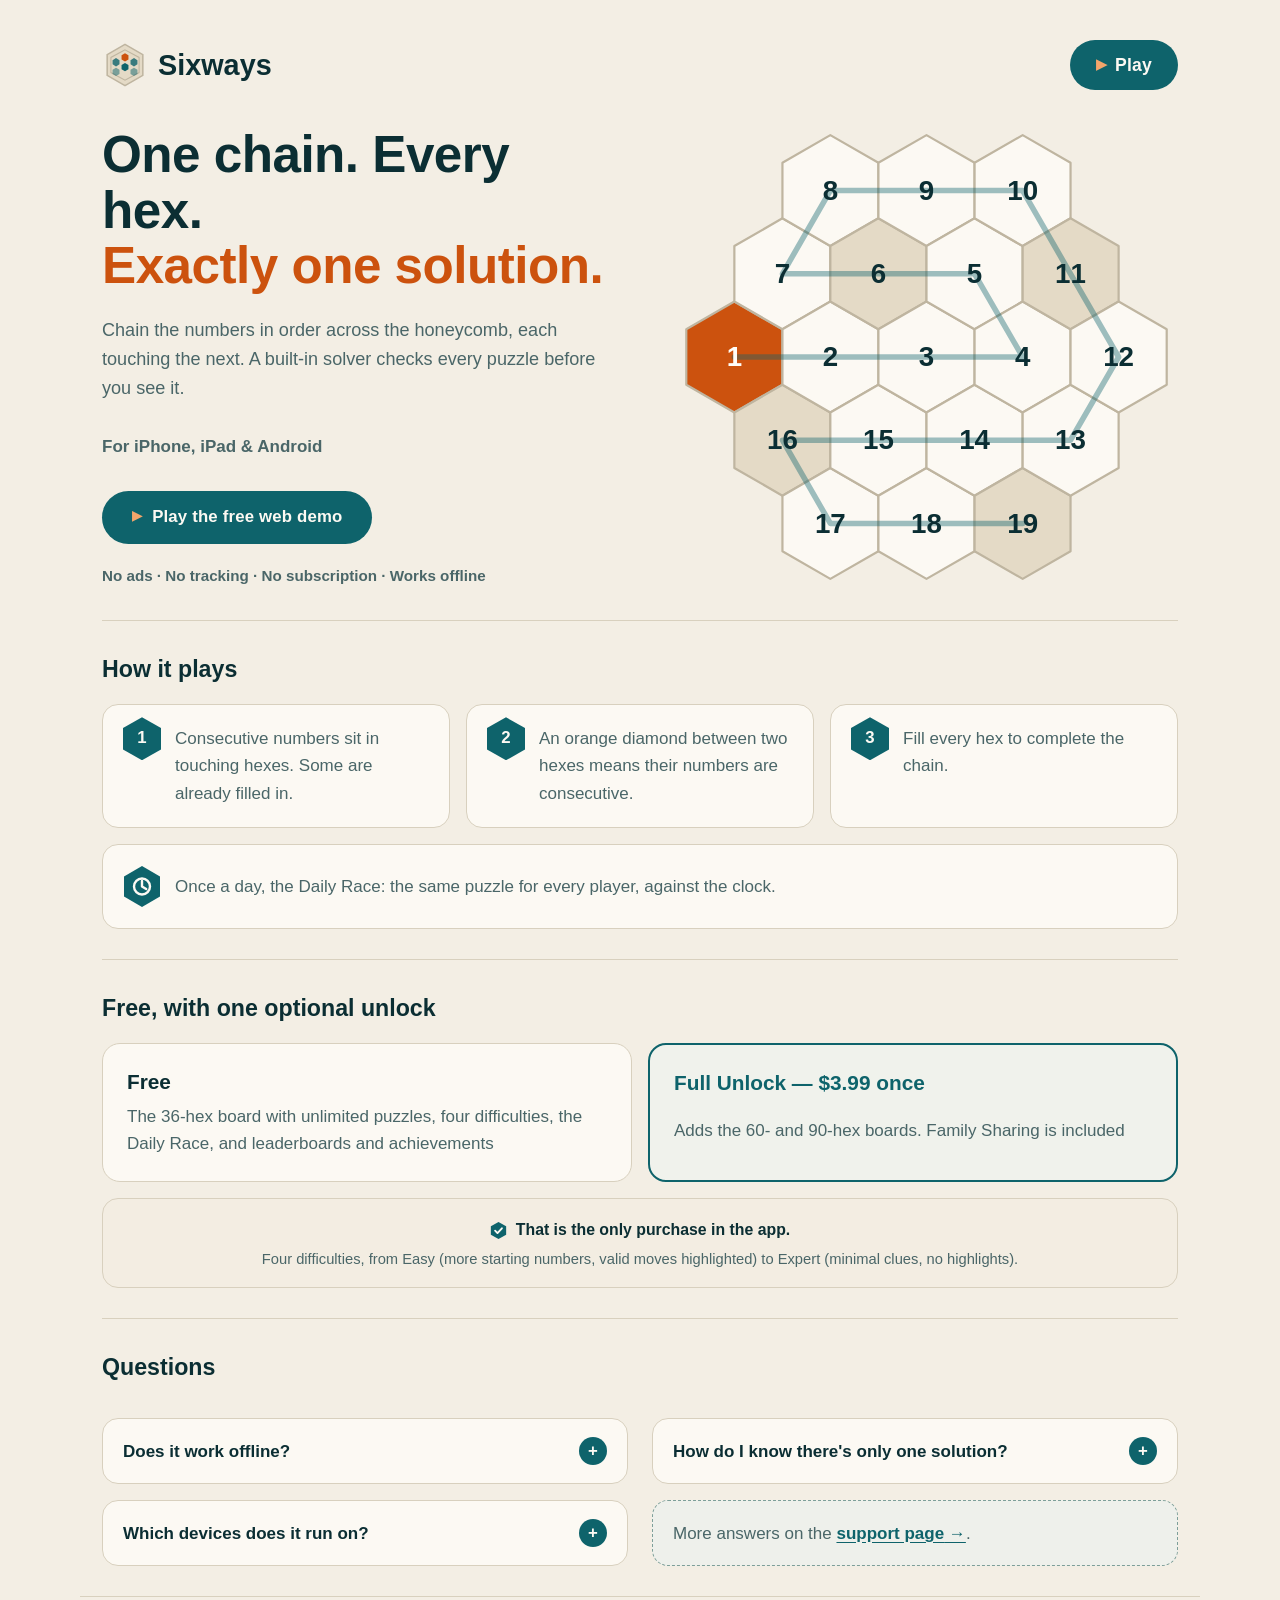
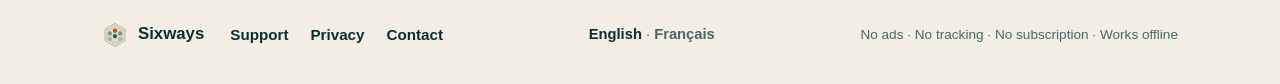
==== index.html @ f5c94989 "Platform-neutral texts for Apple + Android + web, French quality sweep (Mistral-checked)" ====
<!DOCTYPE html>
<html lang="en">
<head>
<meta charset="utf-8">
<meta name="viewport" content="width=device-width, initial-scale=1">
<title>Sixways — Hex Number-Path Puzzle Game</title>
<meta name="description" content="Sixways is a hex number-path logic puzzle: chain the numbers across the honeycomb — every board has exactly one solution. Play the free demo and daily puzzle.">
<link rel="canonical" href="https://sixways.app/">
<link rel="alternate" hreflang="en" href="https://sixways.app/">
<link rel="alternate" hreflang="fr" href="https://sixways.app/fr/">
<link rel="alternate" hreflang="x-default" href="https://sixways.app/">
<meta property="og:type" content="website">
<meta property="og:site_name" content="Sixways">
<meta property="og:title" content="Sixways — Hex Number-Path Puzzle Game">
<meta property="og:description" content="Sixways is a hex number-path logic puzzle: chain the numbers across the honeycomb — every board has exactly one solution. Play the free demo and daily puzzle.">
<meta property="og:url" content="https://sixways.app/">
<meta property="og:locale" content="en_US">
<meta property="og:locale:alternate" content="fr_FR">
<meta name="twitter:card" content="summary">
<meta name="twitter:title" content="Sixways — Hex Number-Path Puzzle Game">
<meta name="twitter:description" content="Sixways is a hex number-path logic puzzle: chain the numbers across the honeycomb — every board has exactly one solution. Play the free demo and daily puzzle.">
<meta name="theme-color" content="#F3EEE4">
<meta name="theme-color" media="(prefers-color-scheme: dark)" content="#0B2226">
<link rel="icon" href="data:image/svg+xml,%3Csvg%20xmlns%3D%22http%3A%2F%2Fwww.w3.org%2F2000%2Fsvg%22%20viewBox%3D%220%200%2048%2048%22%3E%3Cpolygon%20points%3D%2224%2C2.5%2042.6%2C13.25%2042.6%2C34.75%2024%2C45.5%205.4%2C34.75%205.4%2C13.25%22%20fill%3D%22%23E4DAC6%22%20stroke%3D%22%23BFB5A0%22%20stroke-width%3D%221.6%22%2F%3E%3Cpolygon%20points%3D%2224%2C8.2%2038.7%2C16.1%2038.7%2C31.9%2024%2C39.8%209.3%2C31.9%209.3%2C16.1%22%20fill%3D%22none%22%20stroke%3D%22%23BFB5A0%22%20stroke-width%3D%221.1%22%2F%3E%3Cg%20transform%3D%22translate%289.6%209.6%29%20scale%280.72%29%22%3E%3Cg%20fill%3D%22%230E636B%22%3E%3Cpolygon%20points%3D%2220%2C3%2025%2C6%2025%2C12%2020%2C15%2015%2C12%2015%2C6%22%20fill%3D%22%23CC520E%22%2F%3E%3Cpolygon%20points%3D%2220%2C17%2025%2C20%2025%2C26%2020%2C29%2015%2C26%2015%2C20%22%2F%3E%3Cpolygon%20points%3D%227%2C10%2012%2C13%2012%2C19%207%2C22%202%2C19%202%2C13%22%20opacity%3D%22.55%22%2F%3E%3Cpolygon%20points%3D%2233%2C10%2038%2C13%2038%2C19%2033%2C22%2028%2C19%2028%2C13%22%20opacity%3D%22.55%22%2F%3E%3Cpolygon%20points%3D%227%2C24%2012%2C27%2012%2C33%207%2C36%202%2C33%202%2C27%22%20opacity%3D%22.3%22%2F%3E%3Cpolygon%20points%3D%2233%2C24%2038%2C27%2038%2C33%2033%2C36%2028%2C33%2028%2C27%22%20opacity%3D%22.3%22%2F%3E%3C%2Fg%3E%3C%2Fg%3E%3C%2Fsvg%3E">
<script type="application/ld+json">
{
  "@context": "https://schema.org",
  "@graph": [
    {
      "@type": "MobileApplication",
      "name": "Sixways",
      "url": "https://sixways.app/",
      "description": "Sixways is a hex number-path logic puzzle for iPhone, iPad and Android: chain the numbers across the honeycomb so every board has exactly one solution. Free, with an optional one-time $3.99 full unlock that adds the larger boards. No ads, no tracking, no subscription. Works offline.",
      "operatingSystem": ["iOS", "Android"],
      "applicationCategory": "GameApplication",
      "inLanguage": ["en", "fr"],
      "offers": [
        { "@type": "Offer", "name": "Sixways (free)", "price": "0", "priceCurrency": "USD" },
        { "@type": "Offer", "name": "Sixways Full Unlock (one-time in-app purchase)", "price": "3.99", "priceCurrency": "USD" }
      ]
    },
    {
      "@type": "WebApplication",
      "name": "Sixways web demo",
      "url": "https://sixways.app/play/",
      "description": "Play the free Sixways demo in your browser: the hex number-path puzzle on 36-, 60- and 90-cell boards, with all four difficulties, unlimited puzzles and the daily puzzle race. No ads, no tracking.",
      "applicationCategory": "GameApplication",
      "browserRequirements": "Requires JavaScript",
      "inLanguage": ["en", "fr"],
      "offers": { "@type": "Offer", "price": "0", "priceCurrency": "USD" }
    }
  ]
}
</script>
<link rel="stylesheet" href="styles.css?v=11">
</head>
<body>
<header>
  <a class="brand" href="index.html" aria-label="Sixways home"><svg width="26" height="26" viewBox="0 0 48 48" aria-hidden="true"><polygon points="24,2.5 42.6,13.25 42.6,34.75 24,45.5 5.4,34.75 5.4,13.25" fill="#E4DAC6" stroke="#BFB5A0" stroke-width="1.6"/><polygon points="24,8.2 38.7,16.1 38.7,31.9 24,39.8 9.3,31.9 9.3,16.1" fill="none" stroke="#BFB5A0" stroke-width="1.1"/><g transform="translate(9.6 9.6) scale(0.72)"><g fill="#0E636B"><polygon points="20,3 25,6 25,12 20,15 15,12 15,6" fill="#CC520E"/><polygon points="20,17 25,20 25,26 20,29 15,26 15,20"/><polygon points="7,10 12,13 12,19 7,22 2,19 2,13" opacity=".55"/><polygon points="33,10 38,13 38,19 33,22 28,19 28,13" opacity=".55"/><polygon points="7,24 12,27 12,33 7,36 2,33 2,27" opacity=".3"/><polygon points="33,24 38,27 38,33 33,36 28,33 28,27" opacity=".3"/></g></g></svg><span>Sixways</span></a>
  <nav aria-label="Main"><a class="nav-play" href="play/"><span class="tri" aria-hidden="true">▶</span>Play</a></nav>
</header>
<main>

  <section class="hero">
    <h1>One chain. Every hex.<br><span class="accent">Exactly one solution.</span></h1>
    <p class="lede">Chain the numbers in order across the honeycomb, each touching the next. A built-in solver checks every puzzle before you see it.</p>
    <div class="board"><svg viewBox="-136 -126 272 252" role="img" aria-label="A honeycomb of nineteen hexes with the numbers 1 to 19 chained in a single path">
<polygon points="-103.9,-30.0 -77.9,-15.0 -77.9,15.0 -103.9,30.0 -129.9,15.0 -129.9,-15.0" fill="#CC520E" stroke="#BFB5A0" stroke-width="1.2" stroke-linejoin="round"/>
<polygon points="-77.9,15.0 -52.0,30.0 -52.0,60.0 -77.9,75.0 -103.9,60.0 -103.9,30.0" fill="#E4DAC6" stroke="#BFB5A0" stroke-width="1.2" stroke-linejoin="round"/>
<polygon points="-52.0,60.0 -26.0,75.0 -26.0,105.0 -52.0,120.0 -77.9,105.0 -77.9,75.0" fill="#FCF9F3" stroke="#BFB5A0" stroke-width="1.2" stroke-linejoin="round"/>
<polygon points="-77.9,-75.0 -52.0,-60.0 -52.0,-30.0 -77.9,-15.0 -103.9,-30.0 -103.9,-60.0" fill="#FCF9F3" stroke="#BFB5A0" stroke-width="1.2" stroke-linejoin="round"/>
<polygon points="-52.0,-30.0 -26.0,-15.0 -26.0,15.0 -52.0,30.0 -77.9,15.0 -77.9,-15.0" fill="#FCF9F3" stroke="#BFB5A0" stroke-width="1.2" stroke-linejoin="round"/>
<polygon points="-26.0,15.0 0.0,30.0 0.0,60.0 -26.0,75.0 -52.0,60.0 -52.0,30.0" fill="#FCF9F3" stroke="#BFB5A0" stroke-width="1.2" stroke-linejoin="round"/>
<polygon points="0.0,60.0 26.0,75.0 26.0,105.0 0.0,120.0 -26.0,105.0 -26.0,75.0" fill="#FCF9F3" stroke="#BFB5A0" stroke-width="1.2" stroke-linejoin="round"/>
<polygon points="-52.0,-120.0 -26.0,-105.0 -26.0,-75.0 -52.0,-60.0 -77.9,-75.0 -77.9,-105.0" fill="#FCF9F3" stroke="#BFB5A0" stroke-width="1.2" stroke-linejoin="round"/>
<polygon points="-26.0,-75.0 0.0,-60.0 0.0,-30.0 -26.0,-15.0 -52.0,-30.0 -52.0,-60.0" fill="#E4DAC6" stroke="#BFB5A0" stroke-width="1.2" stroke-linejoin="round"/>
<polygon points="0.0,-30.0 26.0,-15.0 26.0,15.0 0.0,30.0 -26.0,15.0 -26.0,-15.0" fill="#FCF9F3" stroke="#BFB5A0" stroke-width="1.2" stroke-linejoin="round"/>
<polygon points="26.0,15.0 52.0,30.0 52.0,60.0 26.0,75.0 0.0,60.0 0.0,30.0" fill="#FCF9F3" stroke="#BFB5A0" stroke-width="1.2" stroke-linejoin="round"/>
<polygon points="52.0,60.0 77.9,75.0 77.9,105.0 52.0,120.0 26.0,105.0 26.0,75.0" fill="#E4DAC6" stroke="#BFB5A0" stroke-width="1.2" stroke-linejoin="round"/>
<polygon points="0.0,-120.0 26.0,-105.0 26.0,-75.0 0.0,-60.0 -26.0,-75.0 -26.0,-105.0" fill="#FCF9F3" stroke="#BFB5A0" stroke-width="1.2" stroke-linejoin="round"/>
<polygon points="26.0,-75.0 52.0,-60.0 52.0,-30.0 26.0,-15.0 0.0,-30.0 0.0,-60.0" fill="#FCF9F3" stroke="#BFB5A0" stroke-width="1.2" stroke-linejoin="round"/>
<polygon points="52.0,-30.0 77.9,-15.0 77.9,15.0 52.0,30.0 26.0,15.0 26.0,-15.0" fill="#FCF9F3" stroke="#BFB5A0" stroke-width="1.2" stroke-linejoin="round"/>
<polygon points="77.9,15.0 103.9,30.0 103.9,60.0 77.9,75.0 52.0,60.0 52.0,30.0" fill="#FCF9F3" stroke="#BFB5A0" stroke-width="1.2" stroke-linejoin="round"/>
<polygon points="52.0,-120.0 77.9,-105.0 77.9,-75.0 52.0,-60.0 26.0,-75.0 26.0,-105.0" fill="#FCF9F3" stroke="#BFB5A0" stroke-width="1.2" stroke-linejoin="round"/>
<polygon points="77.9,-75.0 103.9,-60.0 103.9,-30.0 77.9,-15.0 52.0,-30.0 52.0,-60.0" fill="#E4DAC6" stroke="#BFB5A0" stroke-width="1.2" stroke-linejoin="round"/>
<polygon points="103.9,-30.0 129.9,-15.0 129.9,15.0 103.9,30.0 77.9,15.0 77.9,-15.0" fill="#FCF9F3" stroke="#BFB5A0" stroke-width="1.2" stroke-linejoin="round"/>
<polyline points="-103.9,0.0 -52.0,0.0 0.0,0.0 52.0,0.0 26.0,-45.0 -26.0,-45.0 -77.9,-45.0 -52.0,-90.0 0.0,-90.0 52.0,-90.0 77.9,-45.0 103.9,0.0 77.9,45.0 26.0,45.0 -26.0,45.0 -77.9,45.0 -52.0,90.0 0.0,90.0 52.0,90.0" fill="none" stroke="#0E636B" stroke-width="3" stroke-linecap="round" stroke-linejoin="round" opacity="0.4"/>
<text x="-103.9" y="5.0" text-anchor="middle" font-size="15" font-weight="700" fill="#FFFDF9" font-family="ui-rounded,-apple-system,'SF Pro Rounded',sans-serif">1</text>
<text x="-77.9" y="50.0" text-anchor="middle" font-size="15" font-weight="700" fill="#0B2E33" font-family="ui-rounded,-apple-system,'SF Pro Rounded',sans-serif">16</text>
<text x="-52.0" y="95.0" text-anchor="middle" font-size="15" font-weight="700" fill="#0B2E33" font-family="ui-rounded,-apple-system,'SF Pro Rounded',sans-serif">17</text>
<text x="-77.9" y="-40.0" text-anchor="middle" font-size="15" font-weight="700" fill="#0B2E33" font-family="ui-rounded,-apple-system,'SF Pro Rounded',sans-serif">7</text>
<text x="-52.0" y="5.0" text-anchor="middle" font-size="15" font-weight="700" fill="#0B2E33" font-family="ui-rounded,-apple-system,'SF Pro Rounded',sans-serif">2</text>
<text x="-26.0" y="50.0" text-anchor="middle" font-size="15" font-weight="700" fill="#0B2E33" font-family="ui-rounded,-apple-system,'SF Pro Rounded',sans-serif">15</text>
<text x="0.0" y="95.0" text-anchor="middle" font-size="15" font-weight="700" fill="#0B2E33" font-family="ui-rounded,-apple-system,'SF Pro Rounded',sans-serif">18</text>
<text x="-52.0" y="-85.0" text-anchor="middle" font-size="15" font-weight="700" fill="#0B2E33" font-family="ui-rounded,-apple-system,'SF Pro Rounded',sans-serif">8</text>
<text x="-26.0" y="-40.0" text-anchor="middle" font-size="15" font-weight="700" fill="#0B2E33" font-family="ui-rounded,-apple-system,'SF Pro Rounded',sans-serif">6</text>
<text x="0.0" y="5.0" text-anchor="middle" font-size="15" font-weight="700" fill="#0B2E33" font-family="ui-rounded,-apple-system,'SF Pro Rounded',sans-serif">3</text>
<text x="26.0" y="50.0" text-anchor="middle" font-size="15" font-weight="700" fill="#0B2E33" font-family="ui-rounded,-apple-system,'SF Pro Rounded',sans-serif">14</text>
<text x="52.0" y="95.0" text-anchor="middle" font-size="15" font-weight="700" fill="#0B2E33" font-family="ui-rounded,-apple-system,'SF Pro Rounded',sans-serif">19</text>
<text x="0.0" y="-85.0" text-anchor="middle" font-size="15" font-weight="700" fill="#0B2E33" font-family="ui-rounded,-apple-system,'SF Pro Rounded',sans-serif">9</text>
<text x="26.0" y="-40.0" text-anchor="middle" font-size="15" font-weight="700" fill="#0B2E33" font-family="ui-rounded,-apple-system,'SF Pro Rounded',sans-serif">5</text>
<text x="52.0" y="5.0" text-anchor="middle" font-size="15" font-weight="700" fill="#0B2E33" font-family="ui-rounded,-apple-system,'SF Pro Rounded',sans-serif">4</text>
<text x="77.9" y="50.0" text-anchor="middle" font-size="15" font-weight="700" fill="#0B2E33" font-family="ui-rounded,-apple-system,'SF Pro Rounded',sans-serif">13</text>
<text x="52.0" y="-85.0" text-anchor="middle" font-size="15" font-weight="700" fill="#0B2E33" font-family="ui-rounded,-apple-system,'SF Pro Rounded',sans-serif">10</text>
<text x="77.9" y="-40.0" text-anchor="middle" font-size="15" font-weight="700" fill="#0B2E33" font-family="ui-rounded,-apple-system,'SF Pro Rounded',sans-serif">11</text>
<text x="103.9" y="5.0" text-anchor="middle" font-size="15" font-weight="700" fill="#0B2E33" font-family="ui-rounded,-apple-system,'SF Pro Rounded',sans-serif">12</text>
</svg></div>
    <p class="soon">For iPhone, iPad &amp; Android</p>
    <p class="play-cta"><a class="play-button" href="play/"><span class="tri" aria-hidden="true">▶</span>Play the free web demo</a></p>
    <p class="promises">No ads · No tracking · No subscription · Works offline</p>
  </section>

  <section>
    <h2>How it plays</h2>
    <ol class="steps">
      <li><span>1</span>Consecutive numbers sit in touching hexes. Some are already filled in.</li>
      <li><span>2</span>An orange diamond between two hexes means their numbers are consecutive.</li>
      <li><span>3</span>Fill every hex to complete the chain.</li>
    </ol>
    <div class="daily-note">
      <svg class="daily-mark" width="38" height="43" viewBox="0 0 38 43" aria-hidden="true"><polygon points="19,1 37,11.4 37,31.6 19,42 1,31.6 1,11.4" fill="#0E636B"/><circle cx="19" cy="21.5" r="8" fill="none" stroke="#FCF9F3" stroke-width="2.4"/><path d="M19 15.9 V21.5 L23.2 24.1" fill="none" stroke="#FCF9F3" stroke-width="2.4" stroke-linecap="round" stroke-linejoin="round"/></svg>
      <p>Once a day, the Daily Race: the same puzzle for every player, against the clock.</p>
    </div>
  </section>

  <section>
    <h2>Free, with one optional unlock</h2>
    <ul class="boards">
      <li><strong>Free</strong><span>The 36-hex board with unlimited puzzles, four difficulties, the Daily Race, and leaderboards and achievements</span></li>
      <li><strong>Full Unlock — $3.99 once</strong><span>Adds the 60- and 90-hex boards. Family Sharing is included</span></li>
    </ul>
    <div class="pricing-note">
      <p class="note-main"><svg class="note-mark" width="17" height="19" viewBox="0 0 20 22" aria-hidden="true"><polygon points="10,1 19,6 19,16 10,21 1,16 1,6" fill="#0E636B"/><path d="M6 11.2 8.8 14 14 8.4" fill="none" stroke="#FCF9F3" stroke-width="2.2" stroke-linecap="round" stroke-linejoin="round"/></svg>That is the only purchase in the app.</p>
      <p class="note-sub">Four difficulties, from Easy (more starting numbers, valid moves highlighted) to Expert (minimal clues, no highlights).</p>
    </div>
  </section>

  <section class="faq">
    <h2>Questions</h2>
    <details>
      <summary>Does it work offline?</summary>
      <p>Yes. Puzzles are generated on your device and your progress is saved there. Only
        the store and the game services use a connection: buying or restoring the unlock,
        and the leaderboards.</p>
    </details>
    <details>
      <summary>How do I know there's only one solution?</summary>
      <p>A built-in solver checks every puzzle before you see it. If a board can't be
        proven to have exactly one solution, it never reaches your screen.</p>
    </details>
    <details>
      <summary>Which devices does it run on?</summary>
      <p>Any iPhone or iPad running iOS 17 or later, or an Android phone or tablet.
        The unlock carries across your devices on the same store account — Apple
        Account or Google account. The free demo also runs in any modern browser.</p>
    </details>
    <p class="more"><span>More answers on the <a href="support.html">support page</a>.</span></p>
  </section>

</main>
<footer>
  <a class="brand" href="index.html"><svg width="26" height="26" viewBox="0 0 48 48" aria-hidden="true"><polygon points="24,2.5 42.6,13.25 42.6,34.75 24,45.5 5.4,34.75 5.4,13.25" fill="#E4DAC6" stroke="#BFB5A0" stroke-width="1.6"/><polygon points="24,8.2 38.7,16.1 38.7,31.9 24,39.8 9.3,31.9 9.3,16.1" fill="none" stroke="#BFB5A0" stroke-width="1.1"/><g transform="translate(9.6 9.6) scale(0.72)"><g fill="#0E636B"><polygon points="20,3 25,6 25,12 20,15 15,12 15,6" fill="#CC520E"/><polygon points="20,17 25,20 25,26 20,29 15,26 15,20"/><polygon points="7,10 12,13 12,19 7,22 2,19 2,13" opacity=".55"/><polygon points="33,10 38,13 38,19 33,22 28,19 28,13" opacity=".55"/><polygon points="7,24 12,27 12,33 7,36 2,33 2,27" opacity=".3"/><polygon points="33,24 38,27 38,33 33,36 28,33 28,27" opacity=".3"/></g></g></svg><span>Sixways</span></a>
  <nav aria-label="Footer"><a href="support.html">Support</a><a href="privacy.html">Privacy</a><a href="mailto:support@sixways.app?subject=Sixways%20support">Contact</a></nav>
  <p class="lang-select"><span class="lang-current">English</span> · <a href="fr/">Français</a></p>
  <p class="trust">No ads · No tracking · No subscription · Works offline</p>
</footer>
</body>
</html>
---- styles.css ----
/* Sixways — one column, warm cream, deep teal, burnt orange.
   Palette mirrors the app. No cards, no shadows: whitespace and hairlines. */
:root {
  --canvas: #F3EEE4;
  --surface: #FCF9F3;
  --parchment: #E4DAC6;
  --border: #D8D0BE;
  --ink: #0B2E33;
  --ink-soft: #4A6668;
  --orange: #CC520E;
  --orange-dark: #A84209;
  --teal: #0E636B;
  /* Spacing scale (multiples of 4): one section rhythm everywhere —
     --sp-section of air above AND below every hairline divider,
     16px heading-to-content, 16px from a card grid to following
     text, 16px card gaps and paragraph rhythm. */
  --sp-section: 26px;
}
* { box-sizing: border-box; }
body {
  margin: 0; background: var(--canvas); color: var(--ink);
  font-family: -apple-system, BlinkMacSystemFont, "SF Pro Text", "Segoe UI",
    Roboto, "Helvetica Neue", Arial, sans-serif;
  font-size: 17px; line-height: 1.6; -webkit-font-smoothing: antialiased;
}
h1, h2, .brand span, .steps span {
  font-family: ui-rounded, -apple-system, BlinkMacSystemFont, "SF Pro Rounded",
    "Segoe UI", Roboto, sans-serif;
}
a { color: var(--orange-dark); }
a:focus-visible, summary:focus-visible {
  outline: 3px solid var(--teal); outline-offset: 2px; border-radius: 6px;
}
header, main, footer { max-width: 680px; margin: 0 auto; padding: 0 22px; }

/* header + footer */
header {
  display: flex; align-items: center; justify-content: space-between;
  padding-top: 22px; padding-bottom: 10px;
}
.brand {
  display: flex; align-items: center; gap: 10px;
  color: var(--ink); text-decoration: none; font-weight: 800; font-size: 1.45rem;
}
/* Header brand carries more weight: a bigger mark, and the mark's faded
   hexes strengthened so the cluster reads at header size. The footer
   brand keeps the small, quiet treatment. */
header .brand { font-size: 1.68rem; }
header .brand svg { width: 42px; height: 42px; }
header .brand svg polygon:nth-of-type(3),
header .brand svg polygon:nth-of-type(4) { opacity: .8; }
header .brand svg polygon:nth-of-type(5),
header .brand svg polygon:nth-of-type(6) { opacity: .5; }
.brand svg { display: block; }
header nav, footer nav { display: flex; gap: 22px; }
header nav a, footer nav a {
  color: var(--ink); text-decoration: none; font-weight: 600; font-size: 0.95rem;
}
header nav a:hover, footer nav a:hover { color: var(--orange-dark); }
footer {
  display: flex; flex-wrap: wrap; align-items: center; gap: 12px 26px;
  border-top: 1px solid var(--border); margin-top: 0;
  padding-top: 24px; padding-bottom: 36px;
}
footer .brand { font-size: 1.05rem; }
footer p { margin: 0; margin-left: auto; color: var(--ink-soft); font-size: 0.9rem; }
/* Footer trust line: the same four promises as the hero's, one
   dot-separated line, never broken across lines. */
footer .trust { white-space: nowrap; font-size: 0.78rem; letter-spacing: -0.01em; }

/* hero */
.hero { text-align: center; padding: 16px 0 var(--sp-section); }
.hero h1 {
  font-size: clamp(2.1rem, 6.5vw, 3.2rem); line-height: 1.08; font-weight: 800;
  letter-spacing: -0.01em; margin: 0 0 16px;
}
.hero h1 .accent { color: var(--orange); }
.hero .lede { color: var(--ink-soft); font-size: 1.13rem; margin: 0 auto 24px; max-width: 32em; }
.board { max-width: 372px; margin: 0 auto 24px; }
.board svg { width: 100%; height: auto; display: block; }
.soon { font-weight: 700; margin: 0 0 8px; }
/* Trust strip: the four promises as ONE dot-separated line —
   the same format as the footer's trust line — sized to hold a
   single line at phone widths (360px included) in both languages,
   stepping up once there is room. Never wraps. */
.promises {
  margin: 0; padding: 0; white-space: nowrap;
  color: var(--ink-soft); font-size: 0.76rem; font-weight: 600;
  letter-spacing: -0.015em; line-height: 1.35;
}
.play-cta { margin: 16px 0; }
.play-button {
  display: inline-block; background: var(--teal); color: var(--surface);
  font-family: ui-rounded, -apple-system, BlinkMacSystemFont, "SF Pro Rounded",
    "Segoe UI", Roboto, sans-serif;
  font-weight: 700; font-size: 1.05rem; letter-spacing: 0.01em;
  text-decoration: none; padding: 13px 30px; border-radius: 999px;
  transition: background-color .18s ease, transform .18s ease;
}
.play-button:hover { background: #0A4E54; transform: translateY(-1px); }
/* Header Play pill: the big button's colours, header size. Support and
   Privacy live in the footer; the top bar carries the brand and Play. */
header nav a.nav-play {
  background: var(--teal); color: var(--surface);
  font-family: ui-rounded, -apple-system, BlinkMacSystemFont, "SF Pro Rounded",
    "Segoe UI", Roboto, sans-serif;
  font-weight: 700; font-size: 1rem; letter-spacing: 0.01em;
  padding: 9px 22px; border-radius: 999px;
  transition: background-color .18s ease;
}
header nav a.nav-play:hover { background: #0A4E54; color: var(--surface); }
/* Language selection lives in the footer, not the top bar. */
.lang-select { font-size: 0.92rem; color: var(--ink-soft); }
.lang-select a { color: var(--ink-soft); text-decoration: none; font-weight: 600; }
.lang-select a:hover { color: var(--orange-dark); }
.lang-select .lang-current { color: var(--ink); font-weight: 700; }
.nav-play .tri { color: #F2A56B; font-size: 0.8em; margin-right: 8px; vertical-align: 2px; }
.play-button .tri { color: #F2A56B; font-size: 0.8em; margin-right: 10px; vertical-align: 2px; }

/* sections */
section { padding: var(--sp-section) 0; border-top: 1px solid var(--border); margin-top: 0; }
.hero { border-top: none; margin-top: 0; }
h2 { font-size: 1.45rem; font-weight: 800; margin: 0 0 16px; }
section p { color: var(--ink-soft); margin: 0 0 16px; }
section p strong { color: var(--ink); }

.steps { list-style: none; margin: 0 0 16px; padding: 0; }
.steps li { display: flex; gap: 14px; margin-bottom: 12px; color: var(--ink-soft); }
.steps li span { color: var(--teal); font-weight: 800; font-size: 1.15rem; line-height: 1.45; }

.boards { list-style: none; margin: 0 0 16px; padding: 0; }
.boards li {
  display: flex; flex-wrap: wrap; gap: 4px 16px; align-items: baseline;
  padding: 11px 0; border-bottom: 1px solid var(--border);
}
.boards li:first-child { padding-top: 2px; }
.boards li:last-child { border-bottom: none; }
.boards strong { min-width: 128px; }
.boards span { color: var(--ink-soft); }

/* faq */
.faq details { border-bottom: 1px solid var(--border); }
.faq details:last-of-type { border-bottom: none; }
.faq summary {
  cursor: pointer; font-weight: 700; padding: 13px 0; list-style: none;
  display: flex; justify-content: space-between; align-items: center; gap: 12px;
}
.faq summary::-webkit-details-marker { display: none; }
.faq summary::after { content: "+"; color: var(--orange); font-size: 1.25rem; font-weight: 800; }
.faq details[open ] summary::after { content: "–"; }
.faq details p { margin: 0 0 15px; }
/* "More answers" is a card in its own right, not filler parked in
   the grid's spare cell: the FAQ cards' geometry, a soft teal tint
   and a dashed teal edge, with the support link as the point of
   the card. */
.faq .more {
  background: color-mix(in srgb, var(--teal) 6%, var(--surface));
  border: 1px dashed color-mix(in srgb, var(--teal) 45%, var(--border));
  border-radius: 16px; padding: 16px 20px; margin: 0;
  display: flex; align-items: center;
}
.faq .more a {
  color: var(--teal); font-weight: 800;
  text-decoration: underline; text-underline-offset: 3px;
}
.faq .more a::after { content: " →"; }
.faq .more a:hover { color: var(--orange-dark); }

/* prose pages (support / privacy) */
.prose h1 { font-size: clamp(1.9rem, 5vw, 2.5rem); font-weight: 800; margin: 8px 0 14px; }
.prose h2 { font-size: 1.25rem; margin: 32px 0 8px; }
.prose p, .prose li { color: var(--ink-soft); }
.prose p strong, .prose li strong { color: var(--ink); }
.prose .intro { font-size: 1.08rem; }

/* ---------- Tablet & desktop (≥768px) ----------
   Phone keeps the 680px single column above, unchanged. Wider
   screens get a wider measure (prose keeps a readable line length),
   a larger hero board, and — in landscape — a two-column hero
   (words left, board right) with the steps and FAQ using the width,
   so the page fills the screen instead of floating in it. */
@media (min-width: 768px) {
  :root { --sp-section: 30px; }
  /* Header cushion: ~18px more air above the brand row at tablet
     sizes, so it breathes below the browser toolbar instead of
     hugging it. The play page header gets the identical cushion. */
  header { padding-top: 40px; }
  /* Header pair steps up a notch at tablet sizes (Jordan,
     2026-11-20): logo mark 46px, wordmark 1.8rem, and the Play
     pill scaled with them so the pair stays balanced. The base
     sizes above carry a smaller step so the phone header doesn't
     crowd. */
  header .brand { font-size: 1.8rem; }
  header .brand svg { width: 46px; height: 46px; }
  header nav a.nav-play { font-size: 1.1rem; padding: 11px 26px; }
  header, main, footer { max-width: min(1120px, 94vw); }
  .board { max-width: 470px; }
  .prose { max-width: 780px; }
  .hero { padding-top: 24px; }
  /* Room to spare at tablet widths: the trust line steps up. */
  .promises { font-size: 0.95rem; letter-spacing: 0; }
  footer .trust { font-size: 0.85rem; letter-spacing: 0; }
}
@media (min-width: 1024px) and (orientation: landscape) {
  .hero {
    display: grid; grid-template-columns: minmax(0, 1.02fr) minmax(0, 1fr);
    column-gap: 60px; align-items: center; align-content: center; text-align: left;
  }
  .hero h1 { grid-column: 1; grid-row: 1; margin-bottom: 16px; }
  .hero .lede { grid-column: 1; grid-row: 2; margin: 0 0 24px; }
  .hero .board {
    grid-column: 2; grid-row: 1 / span 5; justify-self: center;
    width: 100%; max-width: 540px; margin: 0;
  }
  .hero .soon { grid-column: 1; grid-row: 3; }
  .hero .play-cta { grid-column: 1; grid-row: 4; }
  .hero .promises { grid-column: 1; grid-row: 5; justify-content: flex-start; }
}

/* ---------- Section cards: steps, pricing, FAQ ----------
   The flat hairline lists become soft cards in the site palette
   (flat, no shadows, per the brand). Presentation only — every word
   of copy is unchanged. Stacked on phone; steps three-across and
   pricing/FAQ two-across from 768px up. */
.steps { display: grid; gap: 16px; }
.steps li {
  background: var(--surface); border: 1px solid var(--border);
  border-radius: 16px; margin-bottom: 0; align-items: flex-start;
  /* The badge is taken out of the flow (below), so the text starts
     after badge + gap: 20px padding + 38px badge + 14px gap. */
  position: relative; padding: 20px 20px 20px 72px;
}
.steps li span {
  display: inline-flex; align-items: center; justify-content: center;
  width: 38px; height: 43px; background: var(--teal); color: var(--surface);
  font-size: 1.05rem; font-weight: 800; line-height: 1;
  /* One alignment rule for every card, however the text wraps:
     the badge's centre sits on the first text line's centre —
     top = 20px card padding + (27.2px line box − 43px badge) / 2.
     Absolute positioning keeps the rule identical in all three
     cards; no flex-item margin is involved. */
  position: absolute; left: 20px; top: 12px;
  clip-path: polygon(50% 0, 100% 25%, 100% 75%, 50% 100%, 0 75%, 0 25%);
}
/* Daily Race line: a card of the same family as the step cards —
   soft surface, hairline edge, the badge's hexagon carrying a
   clock for "against the clock" — so the section has no loose
   text under the steps. */
.daily-note {
  display: flex; align-items: center; gap: 14px;
  background: var(--surface); border: 1px solid var(--border);
  border-radius: 16px; padding: 20px;
}
.daily-note .daily-mark { flex: none; display: block; }
.daily-note p { margin: 0; }
.boards { display: grid; gap: 16px; }
.boards li {
  flex-direction: column; align-items: flex-start; gap: 8px;
  background: var(--surface); border: 1px solid var(--border);
  border-radius: 18px; padding: 24px;
}
.boards li:first-child { padding-top: 24px; }
.boards li:last-child { border-bottom: 1px solid var(--border); }
.boards strong { min-width: 0; font-size: 1.3rem; font-weight: 800; color: var(--ink); line-height: 1.3; }
/* Equal-height cards, uneven copy: headings share the top baseline,
   and each card's text centres in the space that remains, so the
   short card's spare air splits above and below its line instead of
   pooling at the bottom. */
.boards li span { margin-top: auto; margin-bottom: auto; }
.boards li:nth-child(2) {
  border: 2px solid var(--teal);
  background: color-mix(in srgb, var(--teal) 5%, var(--surface));
}
.boards li:nth-child(2) strong { color: var(--teal); }
/* Pricing footnote: the two lines that used to trail the cards as
   plain paragraphs now close the section as one designed unit — a
   soft full-width strip. The "only purchase" line sits centred and
   quiet with a small checked hex; the difficulties line is its
   caption. Copy verbatim, presentation only. */
.pricing-note {
  margin-top: 16px; text-align: center;
  background: color-mix(in srgb, var(--parchment) 38%, var(--surface));
  border: 1px solid var(--border); border-radius: 16px;
  padding: 18px 24px 16px;
}
.pricing-note p { margin: 0; }
.pricing-note .note-main {
  display: flex; align-items: center; justify-content: center; gap: 9px;
  color: var(--ink); font-weight: 600; font-size: 0.99rem;
}
.pricing-note .note-mark { flex: none; display: block; }
.pricing-note .note-sub { color: var(--ink-soft); font-size: 0.92rem; margin-top: 5px; }
.faq details {
  background: var(--surface); border: 1px solid var(--border);
  border-radius: 16px; padding: 2px 20px; margin-bottom: 14px;
}
.faq details:last-of-type { border-bottom: 1px solid var(--border); }
.faq summary { padding: 16px 0; }
.faq summary::after {
  content: "+"; flex: none; display: inline-flex; align-items: center; justify-content: center;
  width: 28px; height: 28px; border-radius: 50%;
  background: var(--teal); color: var(--surface); font-size: 1.05rem; font-weight: 800;
}
.faq details[open ] summary::after { content: "–"; background: var(--orange); }
@media (min-width: 768px) {
  .steps { grid-template-columns: repeat(3, 1fr); gap: 16px; }
  .boards { grid-template-columns: 1fr 1fr; gap: 16px; }
  section.faq { display: grid; grid-template-columns: 1fr 1fr; gap: 16px 24px; }
  .faq h2 { grid-column: 1 / -1; }
  /* Three cards in a two-column grid leave one cell over: the
     "More answers" card takes that cell at full row height, so the
     section closes evenly instead of trailing under a hole. */
  .faq .more { grid-column: 2; align-self: stretch; margin: 0; }
  .faq details { margin-bottom: 0; }
}

/* Dark mode (Batch 16, Jordan 2026-11-21): device preference only,
   no manual toggle. Same palette as the play page; the hero board
   artwork and the daily mark carry literal fills, so they are
   remapped here by attribute. */
@media (prefers-color-scheme: dark) {
  :root {
    --canvas: #0B2226;
    --surface: #14333A;
    --parchment: #265058;
    --border: #2A5258;
    --ink: #EAF3F1;
    --ink-soft: #9DB8B5;
    --orange: #E0641F;
    --orange-dark: #F0854C;
    --teal: #4FB3BC;
  }
  .play-button:hover { background: #6FC3CB; }
  header nav a.nav-play:hover { background: #6FC3CB; }
  .board svg polygon[fill="#FCF9F3"] { fill: #122E33; }
  .board svg polygon[fill="#E4DAC6"] { fill: #265058; }
  .board svg polygon[fill="#CC520E"] { fill: #E0641F; }
  .board svg polygon[stroke="#BFB5A0"] { stroke: #3D6B70; }
  .board svg polyline { stroke: #4FB3BC; }
  .board svg text[fill="#0B2E33"] { fill: #EAF3F1; }
  .daily-mark polygon { fill: #4FB3BC; }
  .daily-mark circle, .daily-mark path { stroke: #0B2226; }
}
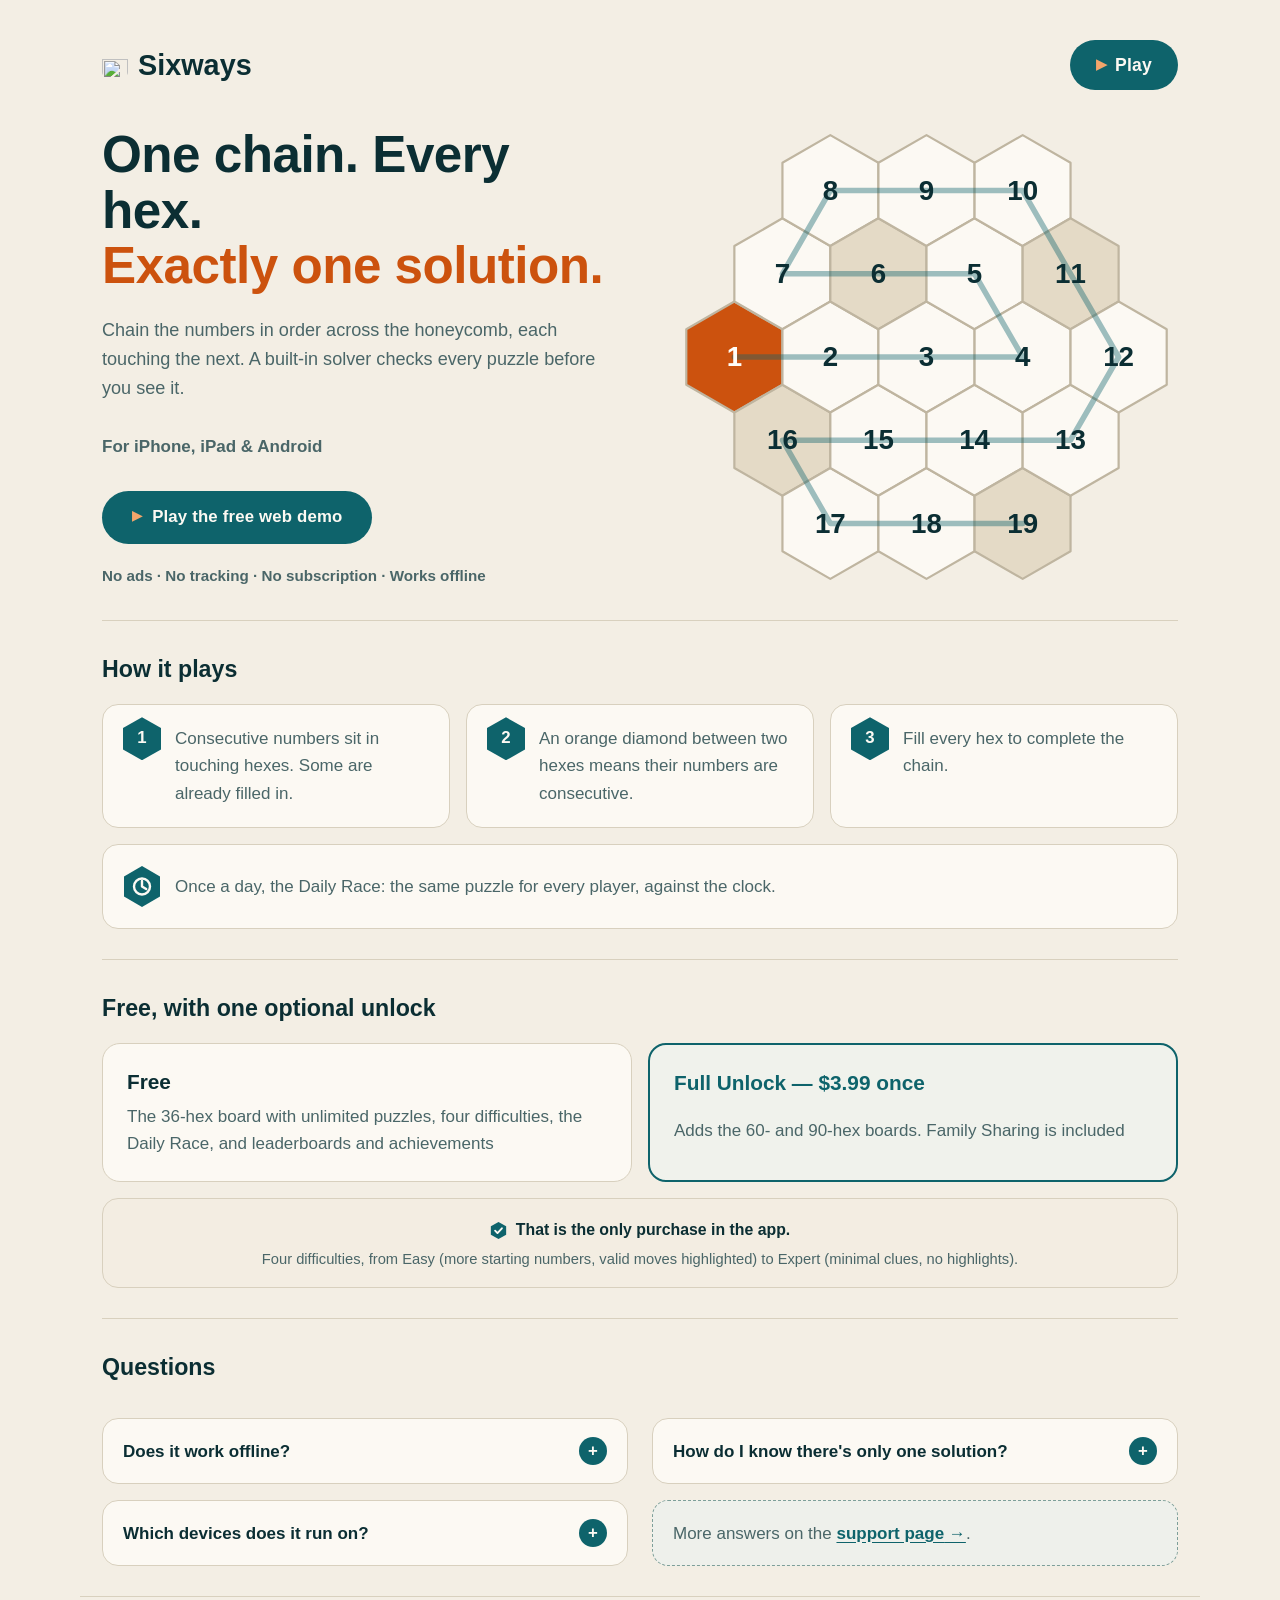
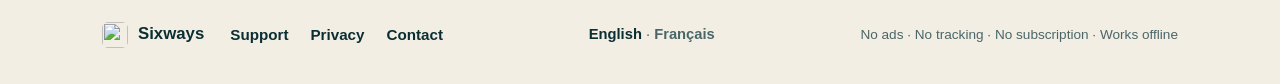
==== commit d9fd056e: "New app icon rollout: brand logo + favicon now use the 2026-11-24 icon design Header/footer brand ma" ====
--- a/index.html
+++ b/index.html
@@ -21,7 +21,8 @@
 <meta name="twitter:description" content="Sixways is a hex number-path logic puzzle: chain the numbers across the honeycomb — every board has exactly one solution. Play the free demo and daily puzzle.">
 <meta name="theme-color" content="#F3EEE4">
 <meta name="theme-color" media="(prefers-color-scheme: dark)" content="#0B2226">
-<link rel="icon" href="data:image/svg+xml,%3Csvg%20xmlns%3D%22http%3A%2F%2Fwww.w3.org%2F2000%2Fsvg%22%20viewBox%3D%220%200%2048%2048%22%3E%3Cpolygon%20points%3D%2224%2C2.5%2042.6%2C13.25%2042.6%2C34.75%2024%2C45.5%205.4%2C34.75%205.4%2C13.25%22%20fill%3D%22%23E4DAC6%22%20stroke%3D%22%23BFB5A0%22%20stroke-width%3D%221.6%22%2F%3E%3Cpolygon%20points%3D%2224%2C8.2%2038.7%2C16.1%2038.7%2C31.9%2024%2C39.8%209.3%2C31.9%209.3%2C16.1%22%20fill%3D%22none%22%20stroke%3D%22%23BFB5A0%22%20stroke-width%3D%221.1%22%2F%3E%3Cg%20transform%3D%22translate%289.6%209.6%29%20scale%280.72%29%22%3E%3Cg%20fill%3D%22%230E636B%22%3E%3Cpolygon%20points%3D%2220%2C3%2025%2C6%2025%2C12%2020%2C15%2015%2C12%2015%2C6%22%20fill%3D%22%23CC520E%22%2F%3E%3Cpolygon%20points%3D%2220%2C17%2025%2C20%2025%2C26%2020%2C29%2015%2C26%2015%2C20%22%2F%3E%3Cpolygon%20points%3D%227%2C10%2012%2C13%2012%2C19%207%2C22%202%2C19%202%2C13%22%20opacity%3D%22.55%22%2F%3E%3Cpolygon%20points%3D%2233%2C10%2038%2C13%2038%2C19%2033%2C22%2028%2C19%2028%2C13%22%20opacity%3D%22.55%22%2F%3E%3Cpolygon%20points%3D%227%2C24%2012%2C27%2012%2C33%207%2C36%202%2C33%202%2C27%22%20opacity%3D%22.3%22%2F%3E%3Cpolygon%20points%3D%2233%2C24%2038%2C27%2038%2C33%2033%2C36%2028%2C33%2028%2C27%22%20opacity%3D%22.3%22%2F%3E%3C%2Fg%3E%3C%2Fg%3E%3C%2Fsvg%3E">
+<link rel="icon" type="image/png" href="/favicon.png">
+<link rel="apple-touch-icon" href="/apple-touch-icon.png">
 <script type="application/ld+json">
 {
   "@context": "https://schema.org",
@@ -56,7 +57,7 @@
 </head>
 <body>
 <header>
-  <a class="brand" href="index.html" aria-label="Sixways home"><svg width="26" height="26" viewBox="0 0 48 48" aria-hidden="true"><polygon points="24,2.5 42.6,13.25 42.6,34.75 24,45.5 5.4,34.75 5.4,13.25" fill="#E4DAC6" stroke="#BFB5A0" stroke-width="1.6"/><polygon points="24,8.2 38.7,16.1 38.7,31.9 24,39.8 9.3,31.9 9.3,16.1" fill="none" stroke="#BFB5A0" stroke-width="1.1"/><g transform="translate(9.6 9.6) scale(0.72)"><g fill="#0E636B"><polygon points="20,3 25,6 25,12 20,15 15,12 15,6" fill="#CC520E"/><polygon points="20,17 25,20 25,26 20,29 15,26 15,20"/><polygon points="7,10 12,13 12,19 7,22 2,19 2,13" opacity=".55"/><polygon points="33,10 38,13 38,19 33,22 28,19 28,13" opacity=".55"/><polygon points="7,24 12,27 12,33 7,36 2,33 2,27" opacity=".3"/><polygon points="33,24 38,27 38,33 33,36 28,33 28,27" opacity=".3"/></g></g></svg><span>Sixways</span></a>
+  <a class="brand" href="index.html" aria-label="Sixways home"><img src="/logo.png" width="26" height="26" alt="" aria-hidden="true" style="border-radius:6px"><span>Sixways</span></a>
   <nav aria-label="Main"><a class="nav-play" href="play/"><span class="tri" aria-hidden="true">▶</span>Play</a></nav>
 </header>
 <main>
@@ -159,7 +160,7 @@
 
 </main>
 <footer>
-  <a class="brand" href="index.html"><svg width="26" height="26" viewBox="0 0 48 48" aria-hidden="true"><polygon points="24,2.5 42.6,13.25 42.6,34.75 24,45.5 5.4,34.75 5.4,13.25" fill="#E4DAC6" stroke="#BFB5A0" stroke-width="1.6"/><polygon points="24,8.2 38.7,16.1 38.7,31.9 24,39.8 9.3,31.9 9.3,16.1" fill="none" stroke="#BFB5A0" stroke-width="1.1"/><g transform="translate(9.6 9.6) scale(0.72)"><g fill="#0E636B"><polygon points="20,3 25,6 25,12 20,15 15,12 15,6" fill="#CC520E"/><polygon points="20,17 25,20 25,26 20,29 15,26 15,20"/><polygon points="7,10 12,13 12,19 7,22 2,19 2,13" opacity=".55"/><polygon points="33,10 38,13 38,19 33,22 28,19 28,13" opacity=".55"/><polygon points="7,24 12,27 12,33 7,36 2,33 2,27" opacity=".3"/><polygon points="33,24 38,27 38,33 33,36 28,33 28,27" opacity=".3"/></g></g></svg><span>Sixways</span></a>
+  <a class="brand" href="index.html"><img src="/logo.png" width="26" height="26" alt="" aria-hidden="true" style="border-radius:6px"><span>Sixways</span></a>
   <nav aria-label="Footer"><a href="support.html">Support</a><a href="privacy.html">Privacy</a><a href="mailto:support@sixways.app?subject=Sixways%20support">Contact</a></nav>
   <p class="lang-select"><span class="lang-current">English</span> · <a href="fr/">Français</a></p>
   <p class="trust">No ads · No tracking · No subscription · Works offline</p>
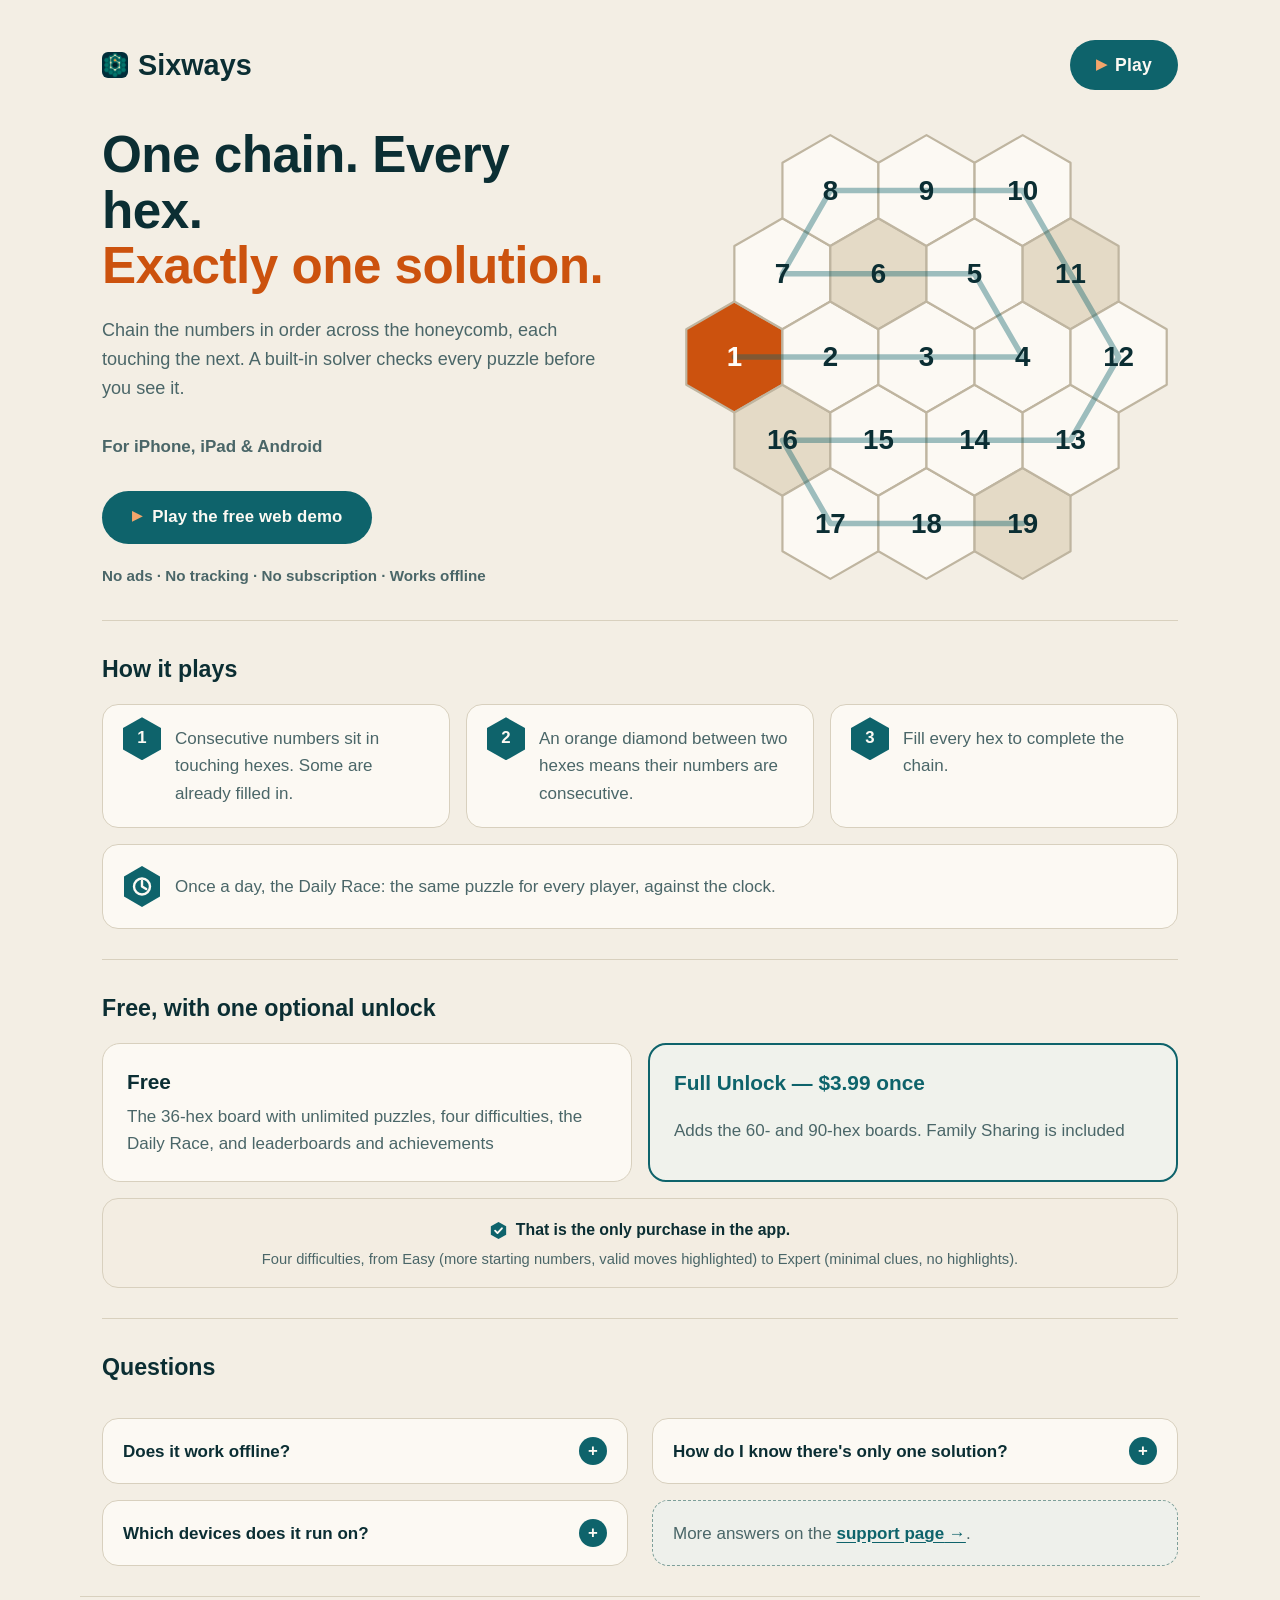
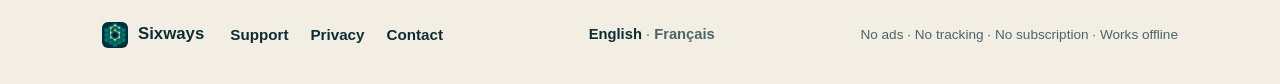
==== commit ae53685b: "Icon rollout fix: embed the new icon as data URIs (connector cannot store binary PNGs) The previous " ====
--- a/index.html
+++ b/index.html
@@ -21,8 +21,7 @@
 <meta name="twitter:description" content="Sixways is a hex number-path logic puzzle: chain the numbers across the honeycomb — every board has exactly one solution. Play the free demo and daily puzzle.">
 <meta name="theme-color" content="#F3EEE4">
 <meta name="theme-color" media="(prefers-color-scheme: dark)" content="#0B2226">
-<link rel="icon" type="image/png" href="/favicon.png">
-<link rel="apple-touch-icon" href="/apple-touch-icon.png">
+<link rel="icon" type="image/png" href="[data-uri]">
 <script type="application/ld+json">
 {
   "@context": "https://schema.org",
@@ -57,7 +56,7 @@
 </head>
 <body>
 <header>
-  <a class="brand" href="index.html" aria-label="Sixways home"><img src="/logo.png" width="26" height="26" alt="" aria-hidden="true" style="border-radius:6px"><span>Sixways</span></a>
+  <a class="brand" href="index.html" aria-label="Sixways home"><img src="[data-uri]" width="26" height="26" alt="" aria-hidden="true" style="border-radius:6px"><span>Sixways</span></a>
   <nav aria-label="Main"><a class="nav-play" href="play/"><span class="tri" aria-hidden="true">▶</span>Play</a></nav>
 </header>
 <main>
@@ -160,7 +159,7 @@
 
 </main>
 <footer>
-  <a class="brand" href="index.html"><img src="/logo.png" width="26" height="26" alt="" aria-hidden="true" style="border-radius:6px"><span>Sixways</span></a>
+  <a class="brand" href="index.html"><img src="[data-uri]" width="26" height="26" alt="" aria-hidden="true" style="border-radius:6px"><span>Sixways</span></a>
   <nav aria-label="Footer"><a href="support.html">Support</a><a href="privacy.html">Privacy</a><a href="mailto:support@sixways.app?subject=Sixways%20support">Contact</a></nav>
   <p class="lang-select"><span class="lang-current">English</span> · <a href="fr/">Français</a></p>
   <p class="trust">No ads · No tracking · No subscription · Works offline</p>
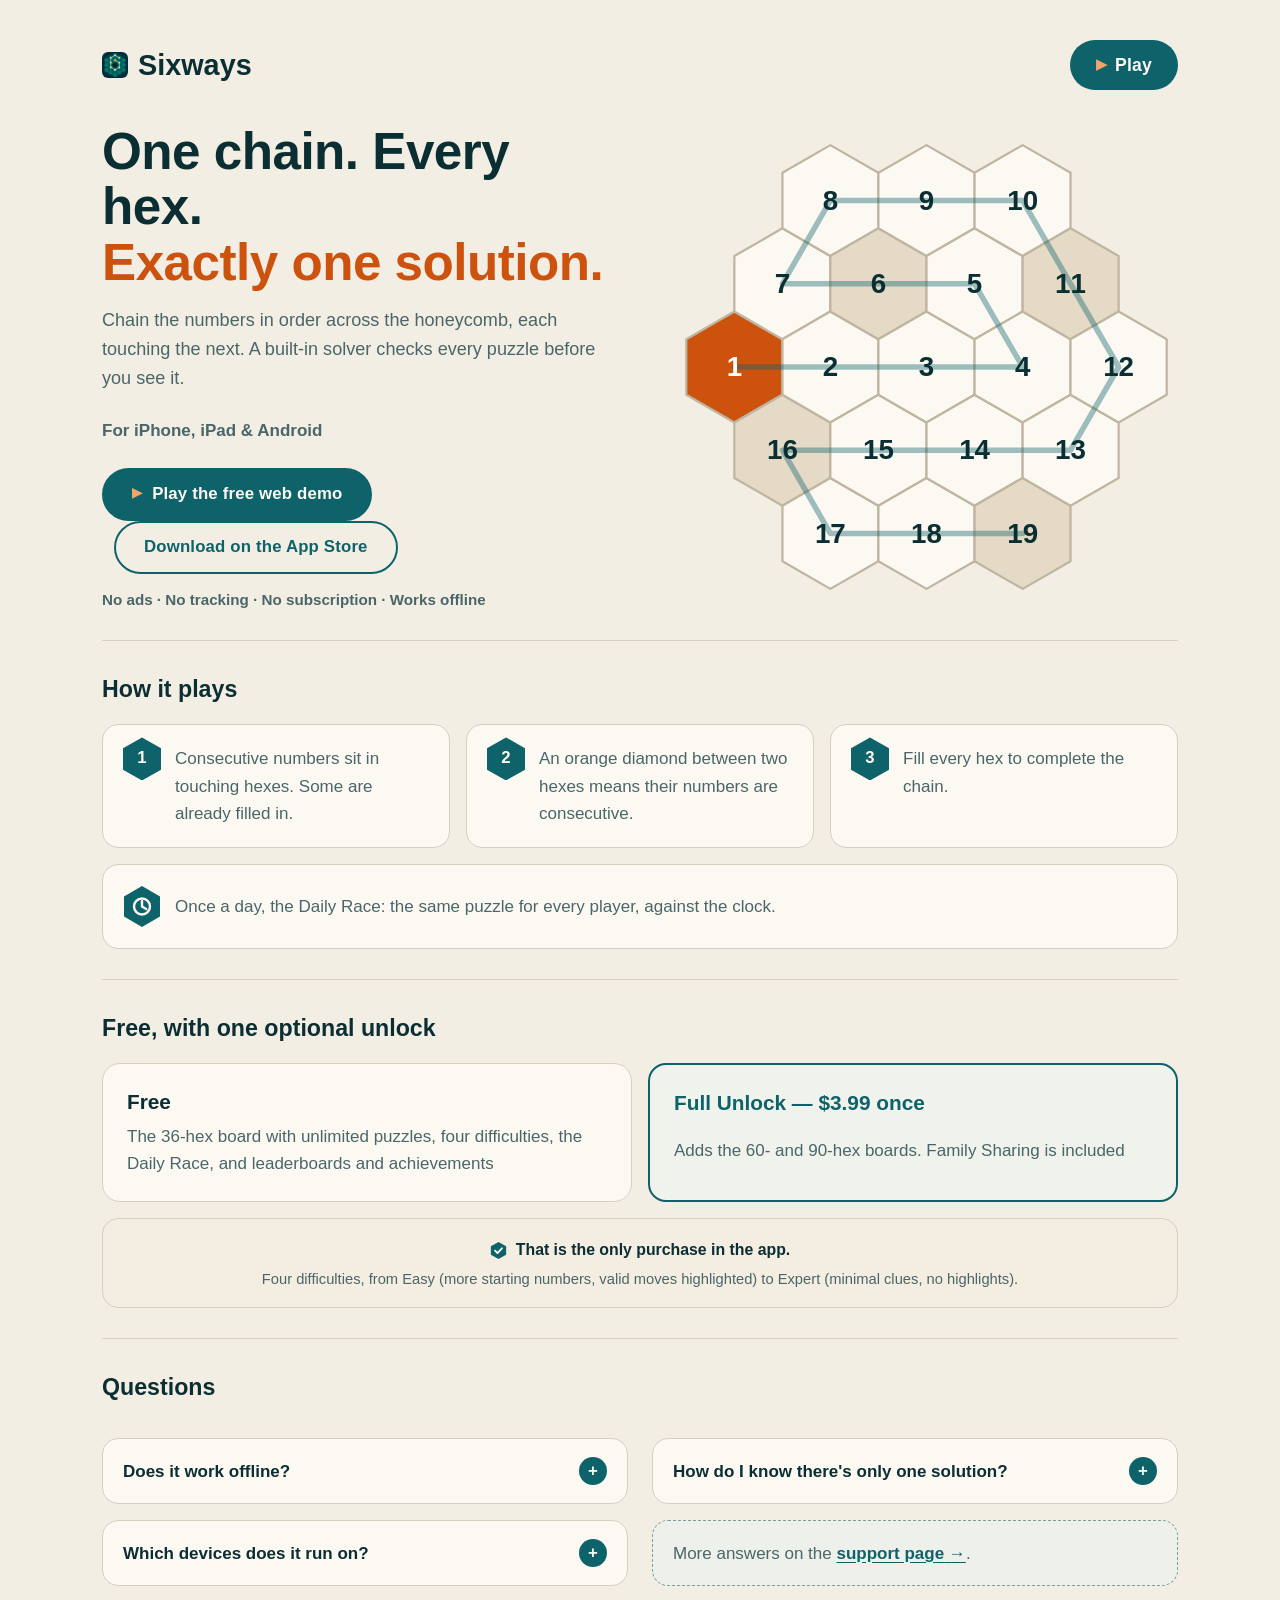
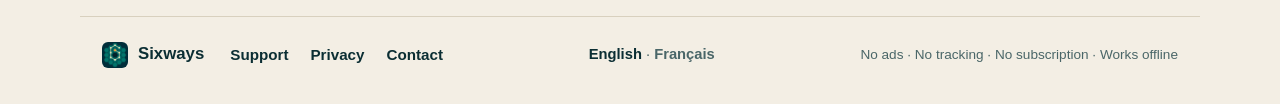
==== commit 7af145c2: "Homepage: add App Store download button next to the web demo CTA (v1.0 is live)" ====
--- a/index.html
+++ b/index.html
@@ -106,7 +106,7 @@
 <text x="103.9" y="5.0" text-anchor="middle" font-size="15" font-weight="700" fill="#0B2E33" font-family="ui-rounded,-apple-system,'SF Pro Rounded',sans-serif">12</text>
 </svg></div>
     <p class="soon">For iPhone, iPad &amp; Android</p>
-    <p class="play-cta"><a class="play-button" href="play/"><span class="tri" aria-hidden="true">▶</span>Play the free web demo</a></p>
+    <p class="play-cta"><a class="play-button" href="play/"><span class="tri" aria-hidden="true">▶</span>Play the free web demo</a><a class="appstore-button" href="https://apps.apple.com/app/id6838450390">Download on the App Store</a></p>
     <p class="promises">No ads · No tracking · No subscription · Works offline</p>
   </section>
 
--- a/styles.css
+++ b/styles.css
@@ -98,6 +98,19 @@
   transition: background-color .18s ease, transform .18s ease;
 }
 .play-button:hover { background: #0A4E54; transform: translateY(-1px); }
+/* App Store button: the web demo button's quieter sibling — same pill,
+   outlined until hovered. Sits beside it in the hero CTA row. */
+.appstore-button {
+  display: inline-block; background: transparent; color: var(--teal);
+  border: 2px solid var(--teal);
+  font-family: ui-rounded, -apple-system, BlinkMacSystemFont, "SF Pro Rounded",
+    "Segoe UI", Roboto, sans-serif;
+  font-weight: 700; font-size: 1.05rem; letter-spacing: 0.01em;
+  text-decoration: none; padding: 11px 28px; border-radius: 999px;
+  margin-left: 12px;
+  transition: background-color .18s ease, color .18s ease, transform .18s ease;
+}
+.appstore-button:hover { background: var(--teal); color: var(--surface); transform: translateY(-1px); }
 /* Header Play pill: the big button's colours, header size. Support and
    Privacy live in the footer; the top bar carries the brand and Play. */
 header nav a.nav-play {
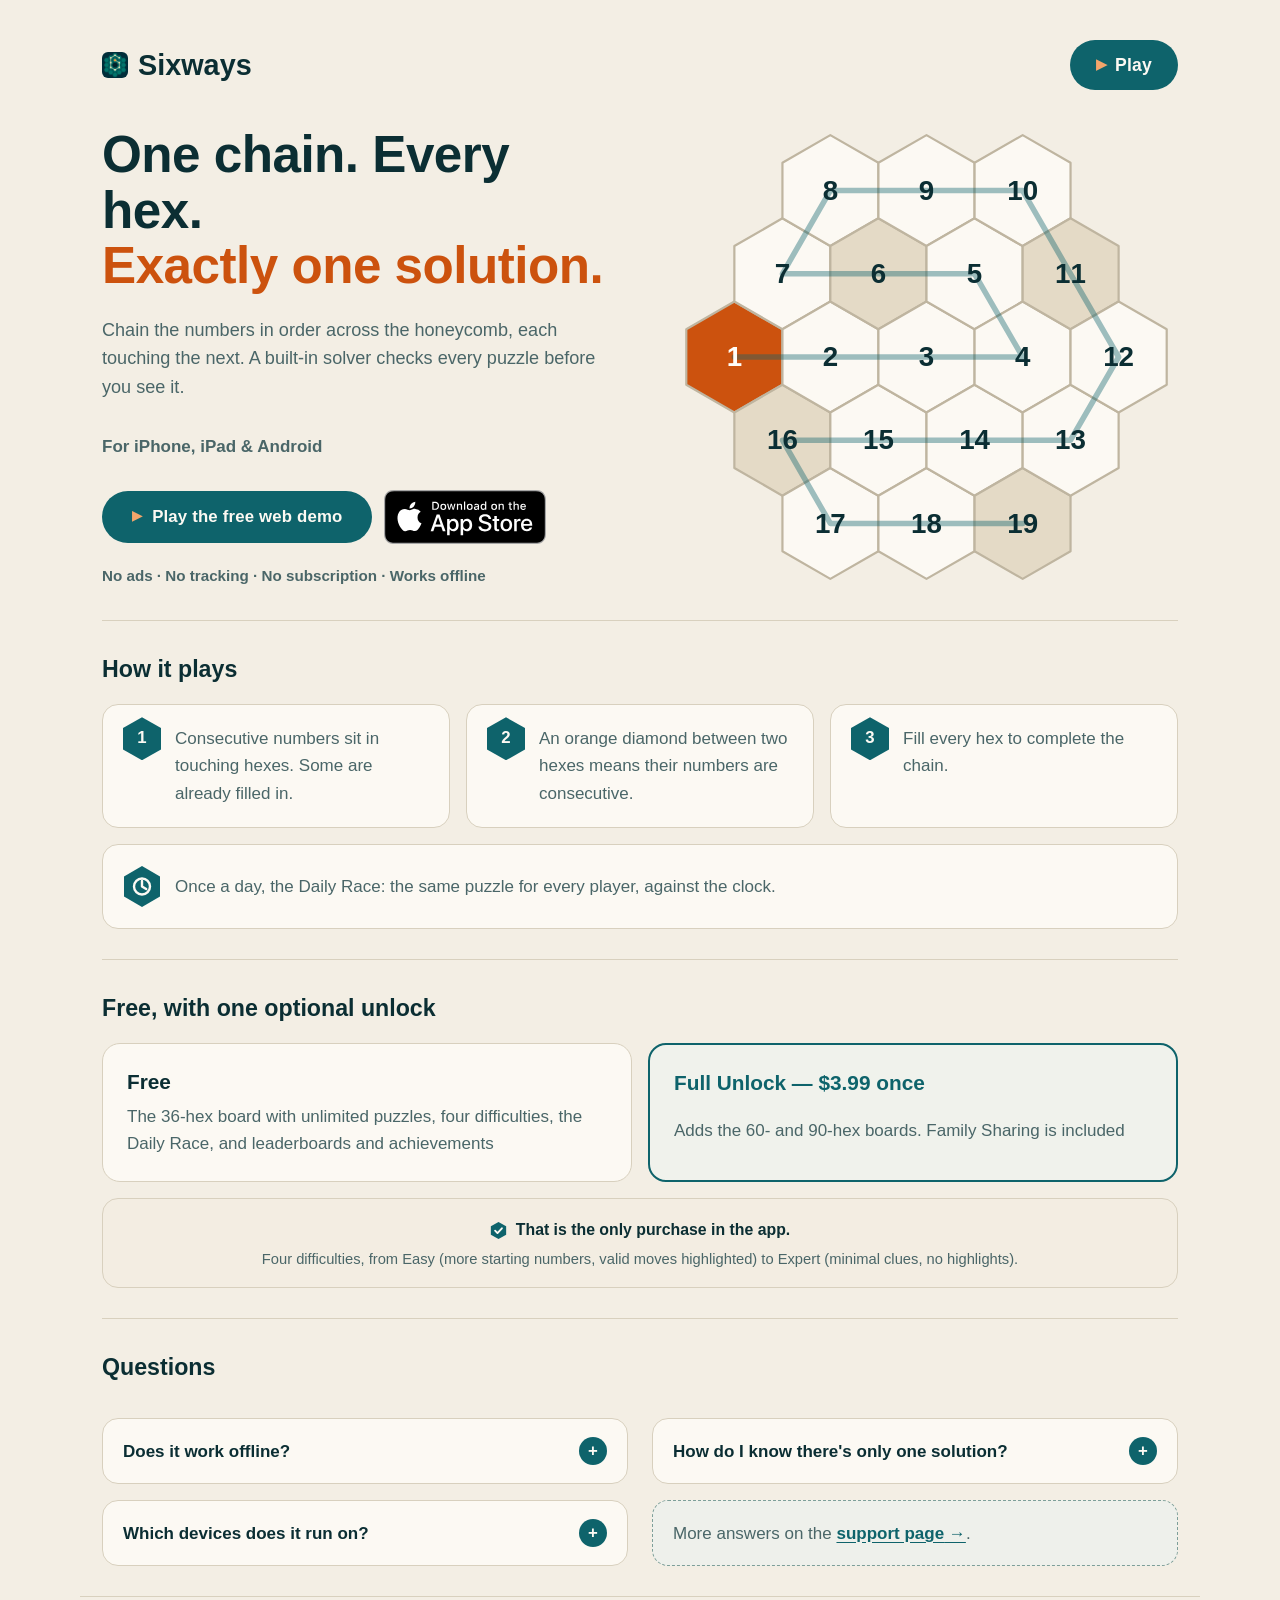
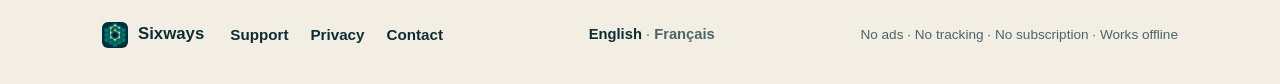
==== commit e2e818ac: "Use Apple's official App Store badge (EN + FR) on the homepages" ====
--- a/index.html
+++ b/index.html
@@ -106,7 +106,7 @@
 <text x="103.9" y="5.0" text-anchor="middle" font-size="15" font-weight="700" fill="#0B2E33" font-family="ui-rounded,-apple-system,'SF Pro Rounded',sans-serif">12</text>
 </svg></div>
     <p class="soon">For iPhone, iPad &amp; Android</p>
-    <p class="play-cta"><a class="play-button" href="play/"><span class="tri" aria-hidden="true">▶</span>Play the free web demo</a><a class="appstore-button" href="https://apps.apple.com/app/id6838450390">Download on the App Store</a></p>
+    <p class="play-cta"><a class="play-button" href="play/"><span class="tri" aria-hidden="true">▶</span>Play the free web demo</a><a class="appstore-badge" href="https://apps.apple.com/app/id6838450390"><img src="assets/app-store-badge-en.svg" alt="Download on the App Store" width="162" height="54"></a></p>
     <p class="promises">No ads · No tracking · No subscription · Works offline</p>
   </section>
 
--- a/styles.css
+++ b/styles.css
@@ -98,19 +98,14 @@
   transition: background-color .18s ease, transform .18s ease;
 }
 .play-button:hover { background: #0A4E54; transform: translateY(-1px); }
-/* App Store button: the web demo button's quieter sibling — same pill,
-   outlined until hovered. Sits beside it in the hero CTA row. */
-.appstore-button {
-  display: inline-block; background: transparent; color: var(--teal);
-  border: 2px solid var(--teal);
-  font-family: ui-rounded, -apple-system, BlinkMacSystemFont, "SF Pro Rounded",
-    "Segoe UI", Roboto, sans-serif;
-  font-weight: 700; font-size: 1.05rem; letter-spacing: 0.01em;
-  text-decoration: none; padding: 11px 28px; border-radius: 999px;
-  margin-left: 12px;
-  transition: background-color .18s ease, color .18s ease, transform .18s ease;
-}
-.appstore-button:hover { background: var(--teal); color: var(--surface); transform: translateY(-1px); }
+/* App Store badge: Apple's official badge artwork, unmodified, beside
+   the web demo button in the hero CTA row. */
+.appstore-badge {
+  display: inline-block; margin-left: 12px; vertical-align: middle;
+  transition: transform .18s ease;
+}
+.appstore-badge:hover { transform: translateY(-1px); }
+.appstore-badge img { display: block; height: 54px; width: auto; }
 /* Header Play pill: the big button's colours, header size. Support and
    Privacy live in the footer; the top bar carries the brand and Play. */
 header nav a.nav-play {
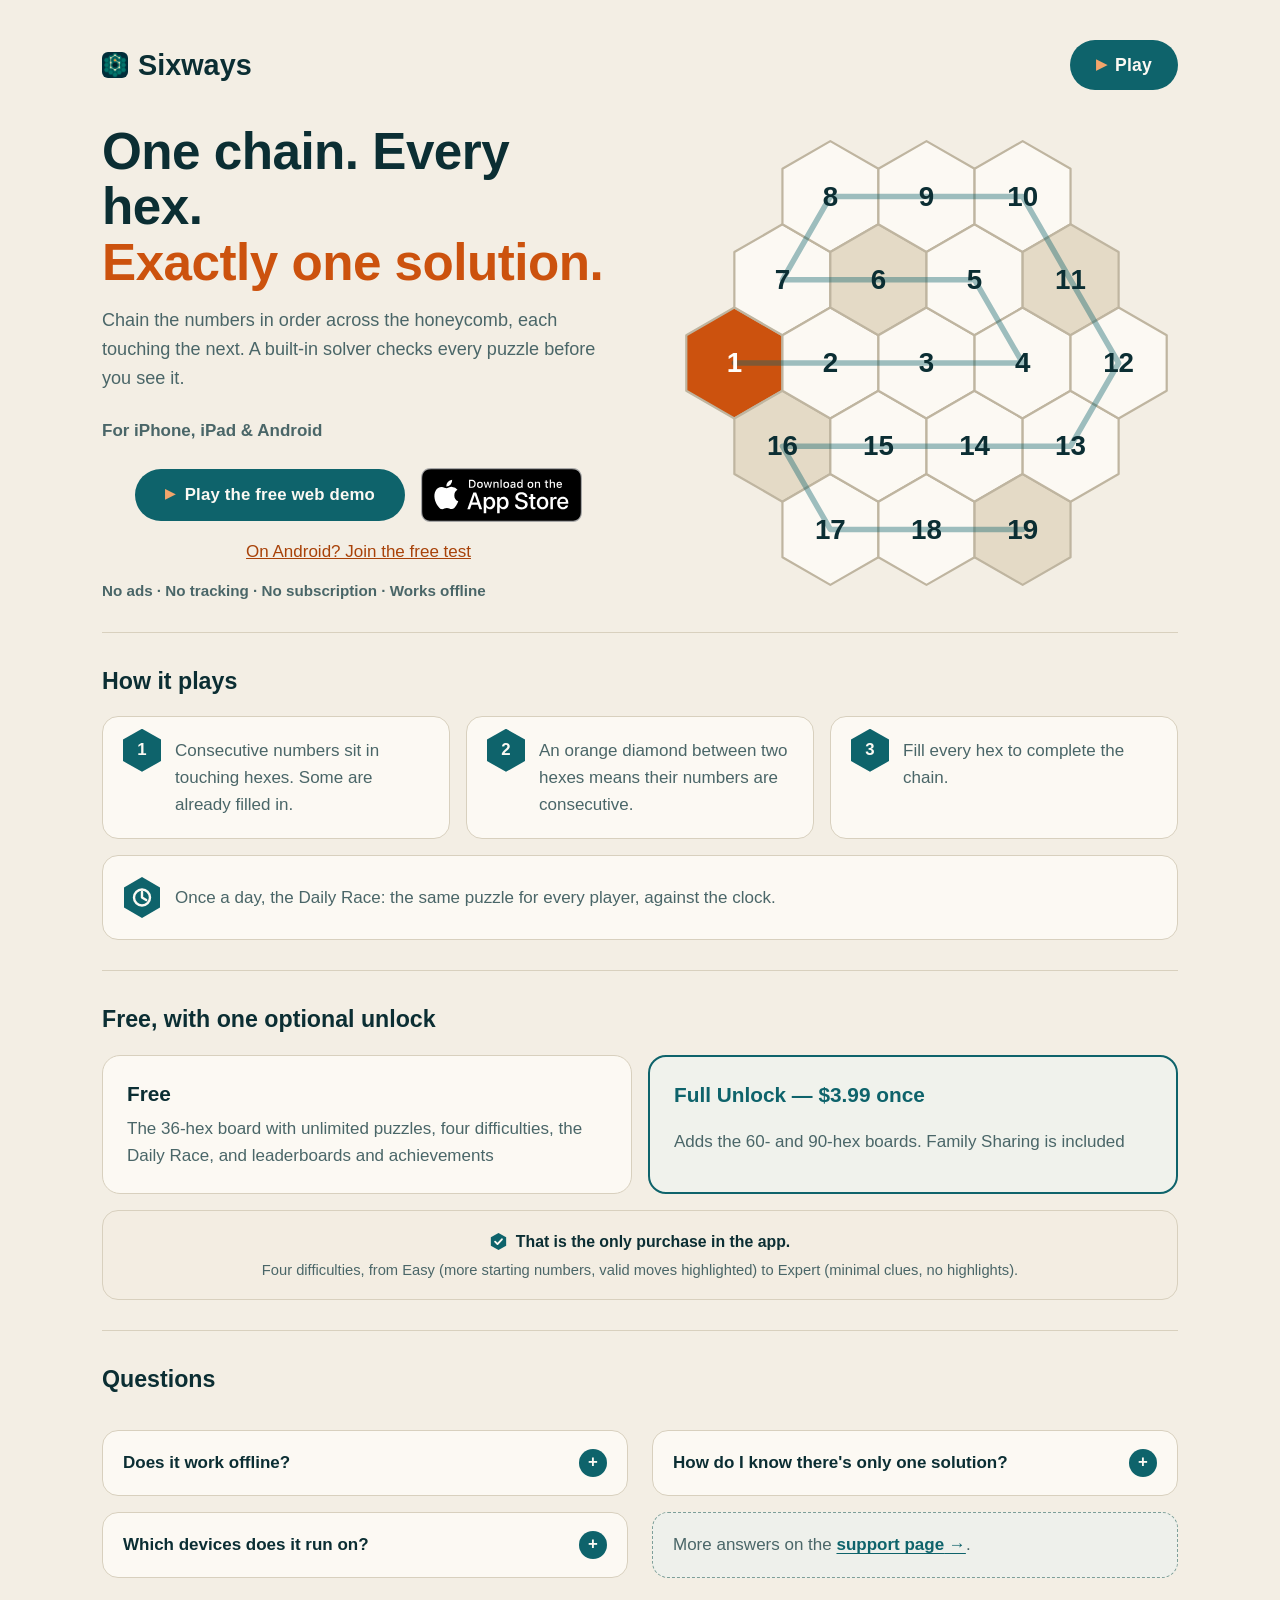
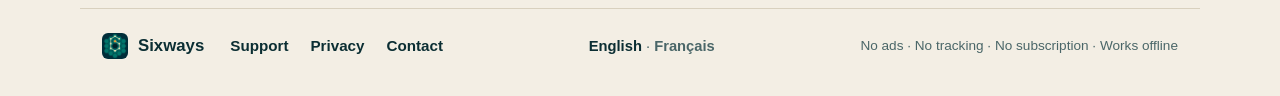
==== commit 9e2aac6d: "Homepage: add Android tester page link beside the App Store badge" ====
--- a/index.html
+++ b/index.html
@@ -106,7 +106,7 @@
 <text x="103.9" y="5.0" text-anchor="middle" font-size="15" font-weight="700" fill="#0B2E33" font-family="ui-rounded,-apple-system,'SF Pro Rounded',sans-serif">12</text>
 </svg></div>
     <p class="soon">For iPhone, iPad &amp; Android</p>
-    <p class="play-cta"><a class="play-button" href="play/"><span class="tri" aria-hidden="true">▶</span>Play the free web demo</a><a class="appstore-badge" href="https://apps.apple.com/app/id6838450390"><img src="assets/app-store-badge-en.svg" alt="Download on the App Store" width="162" height="54"></a></p>
+    <p class="play-cta"><a class="play-button" href="play/"><span class="tri" aria-hidden="true">▶</span>Play the free web demo</a><a class="appstore-badge" href="https://apps.apple.com/app/id6838450390"><img src="assets/app-store-badge-en.svg" alt="Download on the App Store" width="162" height="54"></a><a class="android-test" href="https://sixways.app/test/">On Android? Join the free test</a></p>
     <p class="promises">No ads · No tracking · No subscription · Works offline</p>
   </section>
 
--- a/styles.css
+++ b/styles.css
@@ -88,7 +88,7 @@
   color: var(--ink-soft); font-size: 0.76rem; font-weight: 600;
   letter-spacing: -0.015em; line-height: 1.35;
 }
-.play-cta { margin: 16px 0; }
+.play-cta { margin: 16px 0; display: flex; flex-wrap: wrap; gap: 16px; align-items: center; justify-content: center; }
 .play-button {
   display: inline-block; background: var(--teal); color: var(--surface);
   font-family: ui-rounded, -apple-system, BlinkMacSystemFont, "SF Pro Rounded",
@@ -101,7 +101,7 @@
 /* App Store badge: Apple's official badge artwork, unmodified, beside
    the web demo button in the hero CTA row. */
 .appstore-badge {
-  display: inline-block; margin-left: 12px; vertical-align: middle;
+  display: inline-block; vertical-align: middle;
   transition: transform .18s ease;
 }
 .appstore-badge:hover { transform: translateY(-1px); }
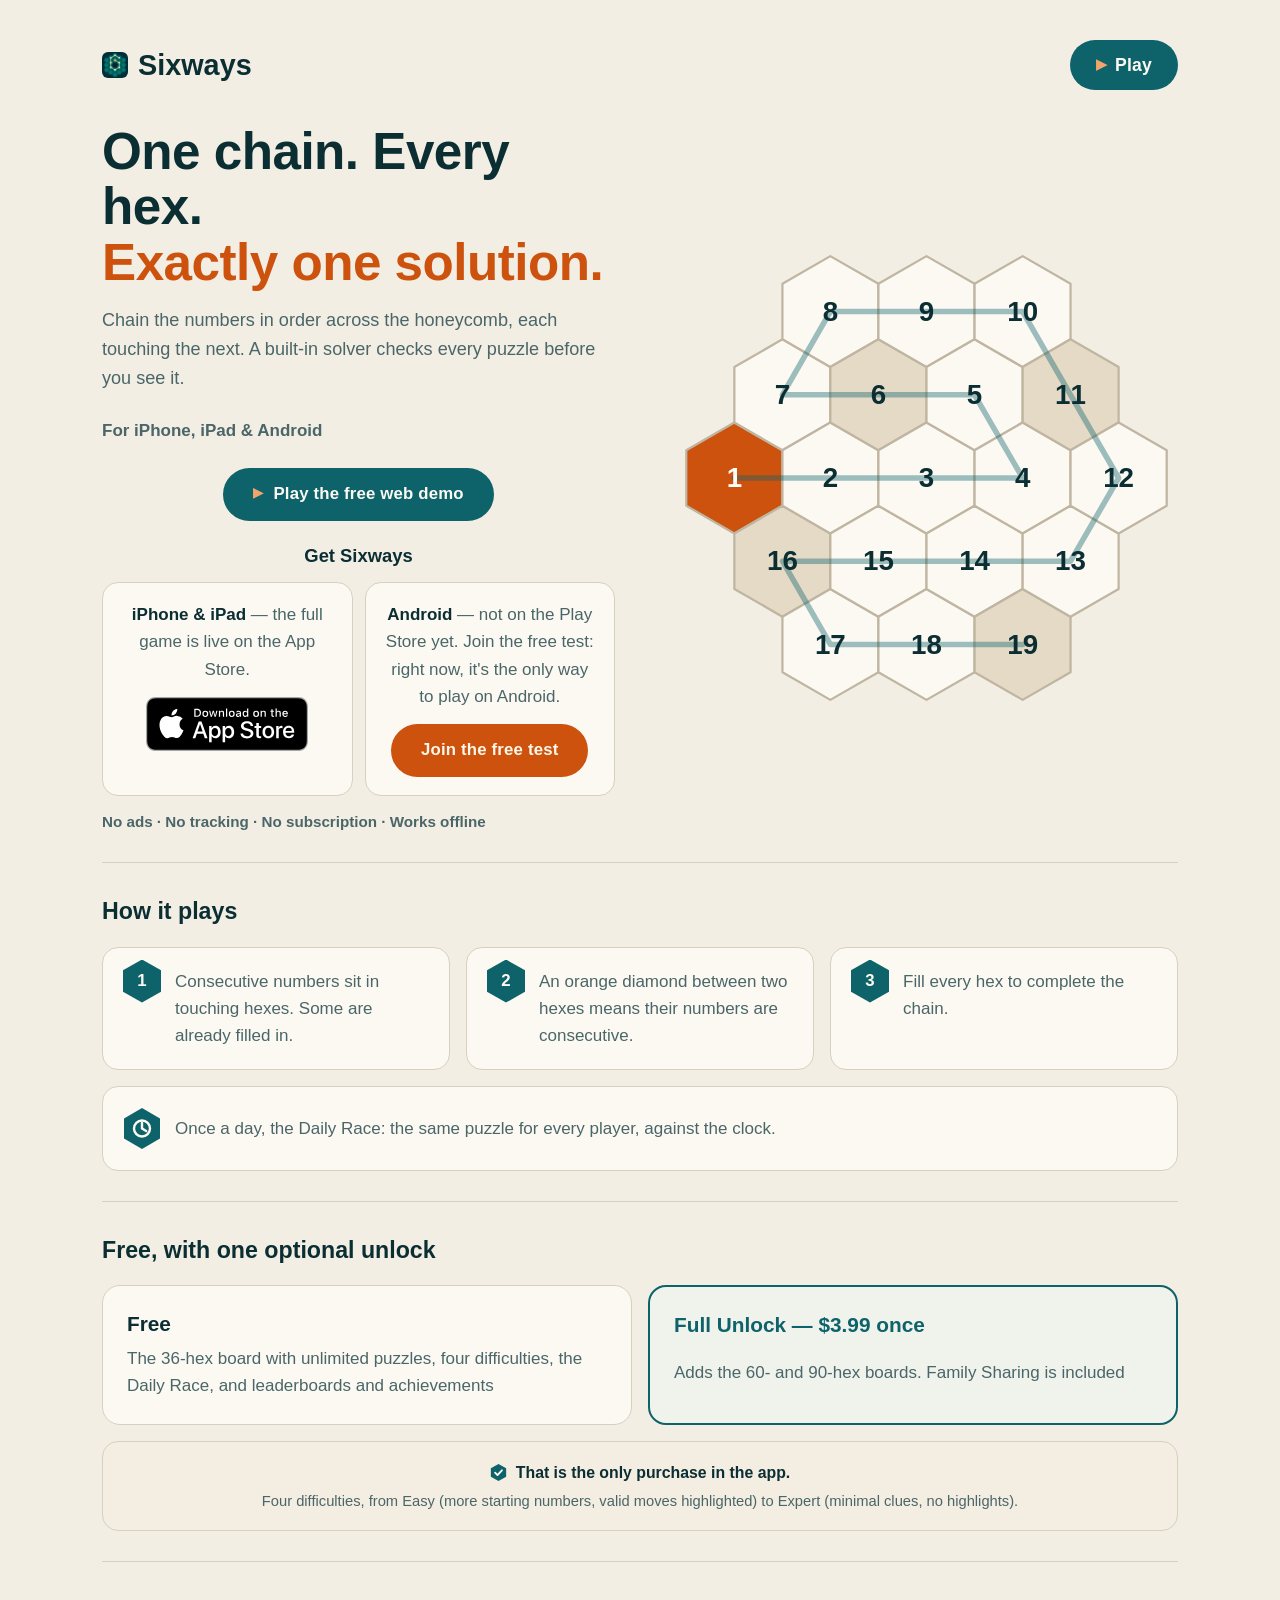
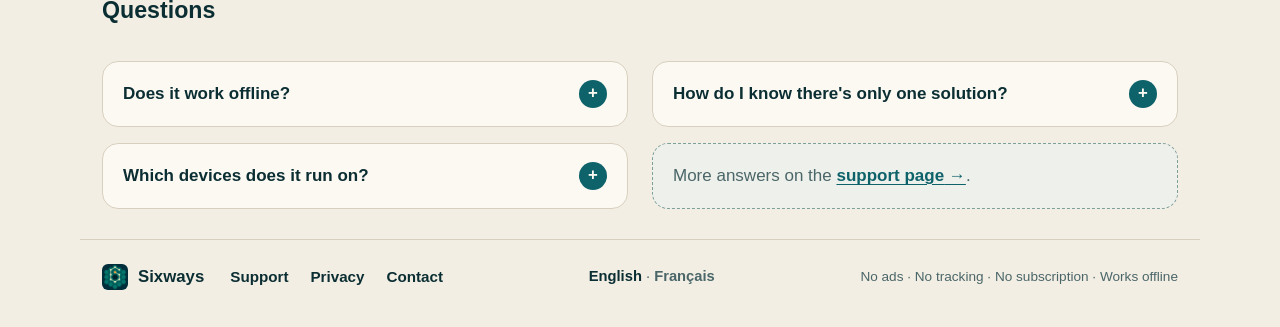
==== commit 4dc91153: "Homepage: present iPhone and Android as equals in a Get Sixways area" ====
--- a/index.html
+++ b/index.html
@@ -52,7 +52,7 @@
   ]
 }
 </script>
-<link rel="stylesheet" href="styles.css?v=11">
+<link rel="stylesheet" href="styles.css?v=12">
 </head>
 <body>
 <header>
@@ -106,7 +106,7 @@
 <text x="103.9" y="5.0" text-anchor="middle" font-size="15" font-weight="700" fill="#0B2E33" font-family="ui-rounded,-apple-system,'SF Pro Rounded',sans-serif">12</text>
 </svg></div>
     <p class="soon">For iPhone, iPad &amp; Android</p>
-    <p class="play-cta"><a class="play-button" href="play/"><span class="tri" aria-hidden="true">▶</span>Play the free web demo</a><a class="appstore-badge" href="https://apps.apple.com/app/id6838450390"><img src="assets/app-store-badge-en.svg" alt="Download on the App Store" width="162" height="54"></a><a class="android-test" href="https://sixways.app/test/">On Android? Join the free test</a></p>
+    <div class="play-cta"><a class="play-button" href="play/"><span class="tri" aria-hidden="true">▶</span>Play the free web demo</a><div class="get-sixways"><p class="get-heading">Get Sixways</p><div class="get-platform"><p class="get-text"><strong>iPhone &amp; iPad</strong> — the full game is live on the App Store.</p><a class="appstore-badge" href="https://apps.apple.com/app/id6838450390"><img src="assets/app-store-badge-en.svg" alt="Download on the App Store" width="162" height="54"></a></div><div class="get-platform"><p class="get-text"><strong>Android</strong> — not on the Play Store yet. Join the free test: right now, it's the only way to play on Android.</p><a class="android-test" href="https://sixways.app/test/">Join the free test</a></div></div></div>
     <p class="promises">No ads · No tracking · No subscription · Works offline</p>
   </section>
 
--- a/styles.css
+++ b/styles.css
@@ -23,7 +23,7 @@
     Roboto, "Helvetica Neue", Arial, sans-serif;
   font-size: 17px; line-height: 1.6; -webkit-font-smoothing: antialiased;
 }
-h1, h2, .brand span, .steps span {
+h1, h2, .brand span, .steps li > span:first-child {
   font-family: ui-rounded, -apple-system, BlinkMacSystemFont, "SF Pro Rounded",
     "Segoe UI", Roboto, sans-serif;
 }
@@ -106,6 +106,40 @@
 }
 .appstore-badge:hover { transform: translateY(-1px); }
 .appstore-badge img { display: block; height: 54px; width: auto; }
+/* Android test link in the hero: an orange pill in the same family
+   as the test page's CTA buttons, so the Android route carries the
+   same weight as the App Store badge in the "Get Sixways" cards. */
+.android-test {
+  display: inline-block; background: var(--orange); color: #FFF7EA;
+  font-family: ui-rounded, -apple-system, BlinkMacSystemFont, "SF Pro Rounded",
+    "Segoe UI", Roboto, sans-serif;
+  font-weight: 700; font-size: 1.05rem; letter-spacing: 0.01em;
+  text-decoration: none; padding: 13px 30px; border-radius: 999px;
+  transition: background-color .18s ease, transform .18s ease;
+}
+.android-test:hover { background: var(--orange-dark); transform: translateY(-1px); }
+/* "Get Sixways": the two platform cards under the hero demo button —
+   iPhone (live on the App Store) and Android (free test) presented
+   as equals. Stacked on phones, side by side when there is room. */
+.get-sixways {
+  flex: 1 1 100%; display: grid; grid-template-columns: 1fr; gap: 12px;
+  margin-top: 4px; text-align: center;
+}
+.get-heading {
+  grid-column: 1 / -1; margin: 0; color: var(--ink);
+  font-family: ui-rounded, -apple-system, BlinkMacSystemFont, "SF Pro Rounded",
+    "Segoe UI", Roboto, sans-serif;
+  font-size: 1.15rem; font-weight: 800;
+}
+.get-platform {
+  background: var(--surface); border: 1px solid var(--border);
+  border-radius: 16px; padding: 18px 20px;
+}
+.get-text { margin: 0 0 14px; color: var(--ink-soft); }
+.get-text strong { color: var(--ink); }
+@media (min-width: 900px) {
+  .get-sixways { grid-template-columns: 1fr 1fr; }
+}
 /* Header Play pill: the big button's colours, header size. Support and
    Privacy live in the footer; the top bar carries the brand and Play. */
 header nav a.nav-play {
@@ -134,7 +168,7 @@
 
 .steps { list-style: none; margin: 0 0 16px; padding: 0; }
 .steps li { display: flex; gap: 14px; margin-bottom: 12px; color: var(--ink-soft); }
-.steps li span { color: var(--teal); font-weight: 800; font-size: 1.15rem; line-height: 1.45; }
+.steps li > span:first-child { color: var(--teal); font-weight: 800; font-size: 1.15rem; line-height: 1.45; }
 
 .boards { list-style: none; margin: 0 0 16px; padding: 0; }
 .boards li {
@@ -238,11 +272,15 @@
      after badge + gap: 20px padding + 38px badge + 14px gap. */
   position: relative; padding: 20px 20px 20px 72px;
 }
-.steps li span {
+.steps li > span:first-child {
   display: inline-flex; align-items: center; justify-content: center;
   width: 38px; height: 43px; background: var(--teal); color: var(--surface);
   font-size: 1.05rem; font-weight: 800; line-height: 1;
-  /* One alignment rule for every card, however the text wraps:
+  /* The selector is scoped to the numeral span (the li's first
+     child) on purpose: a bare ".steps li span" also captured the
+     step body-text spans on the test page and clipped them into
+     the badge as word fragments.
+     One alignment rule for every card, however the text wraps:
      the badge's centre sits on the first text line's centre —
      top = 20px card padding + (27.2px line box − 43px badge) / 2.
      Absolute positioning keeps the rule identical in all three
